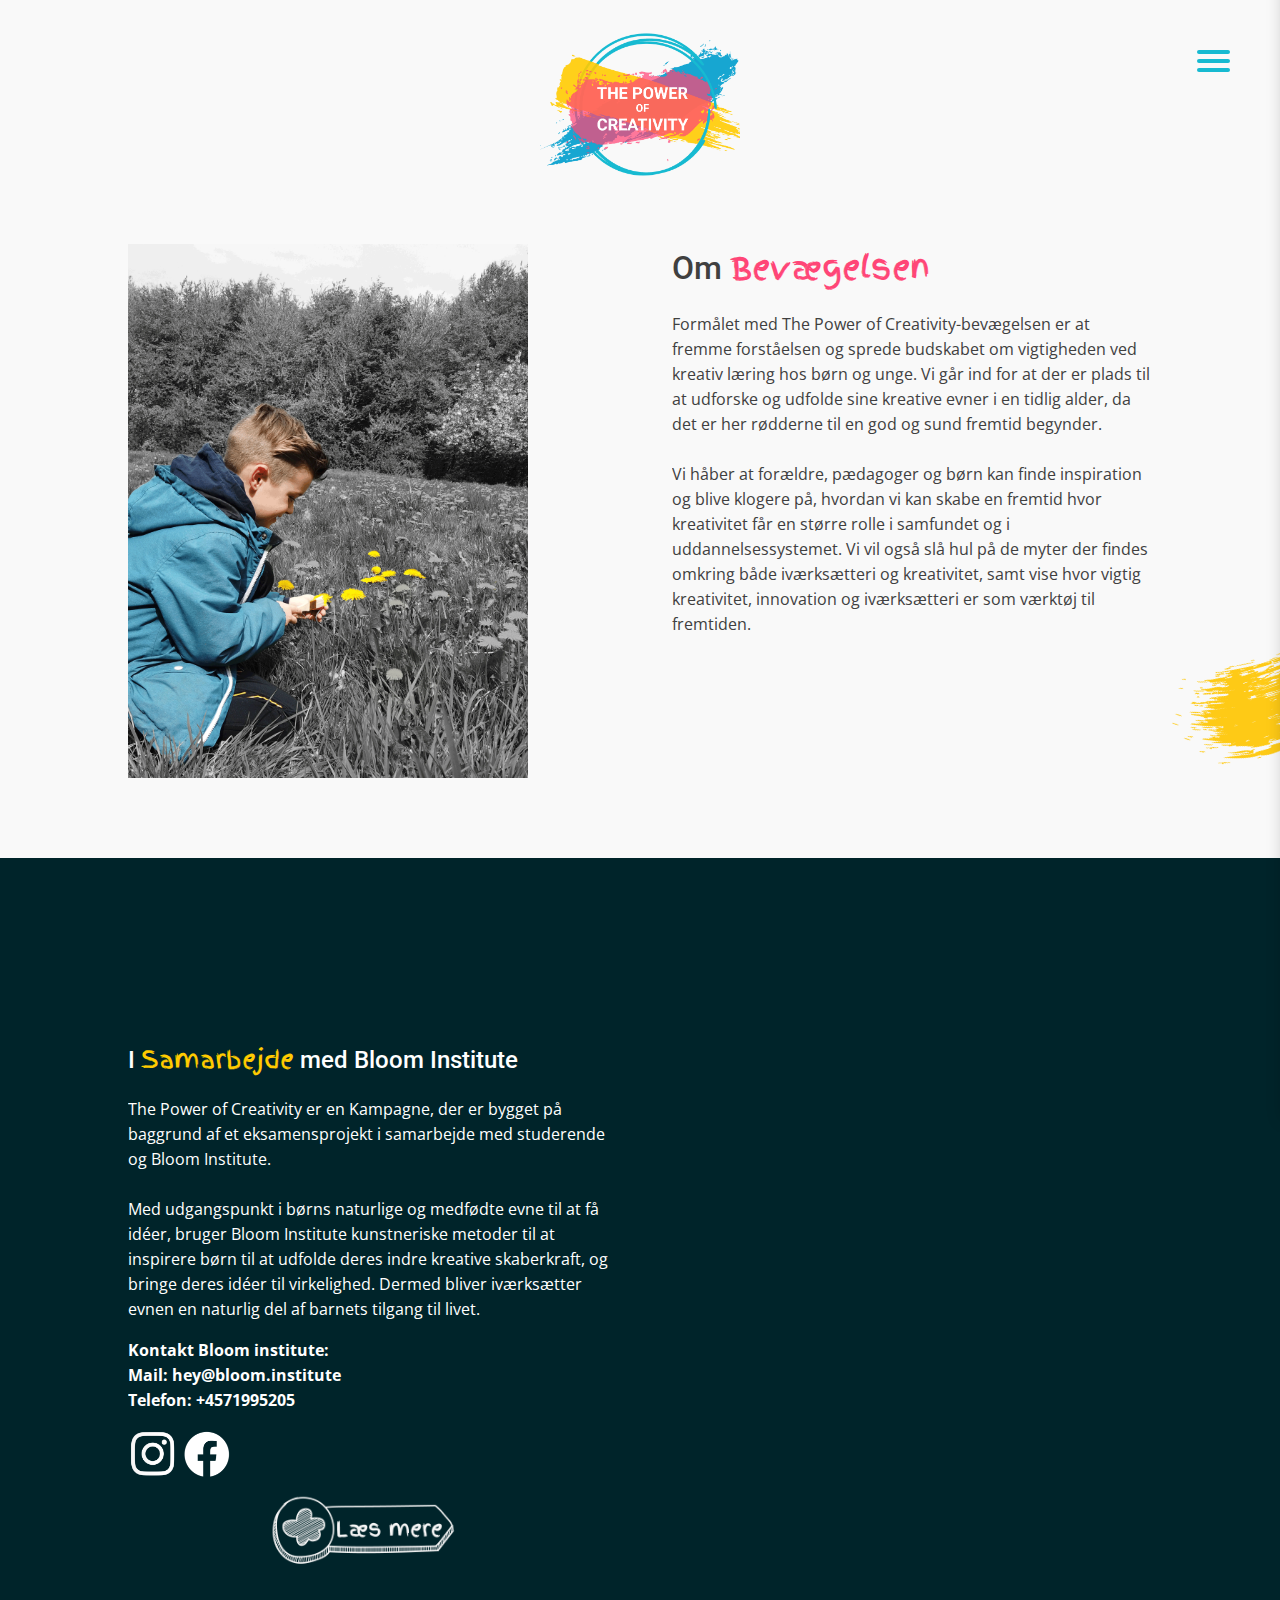
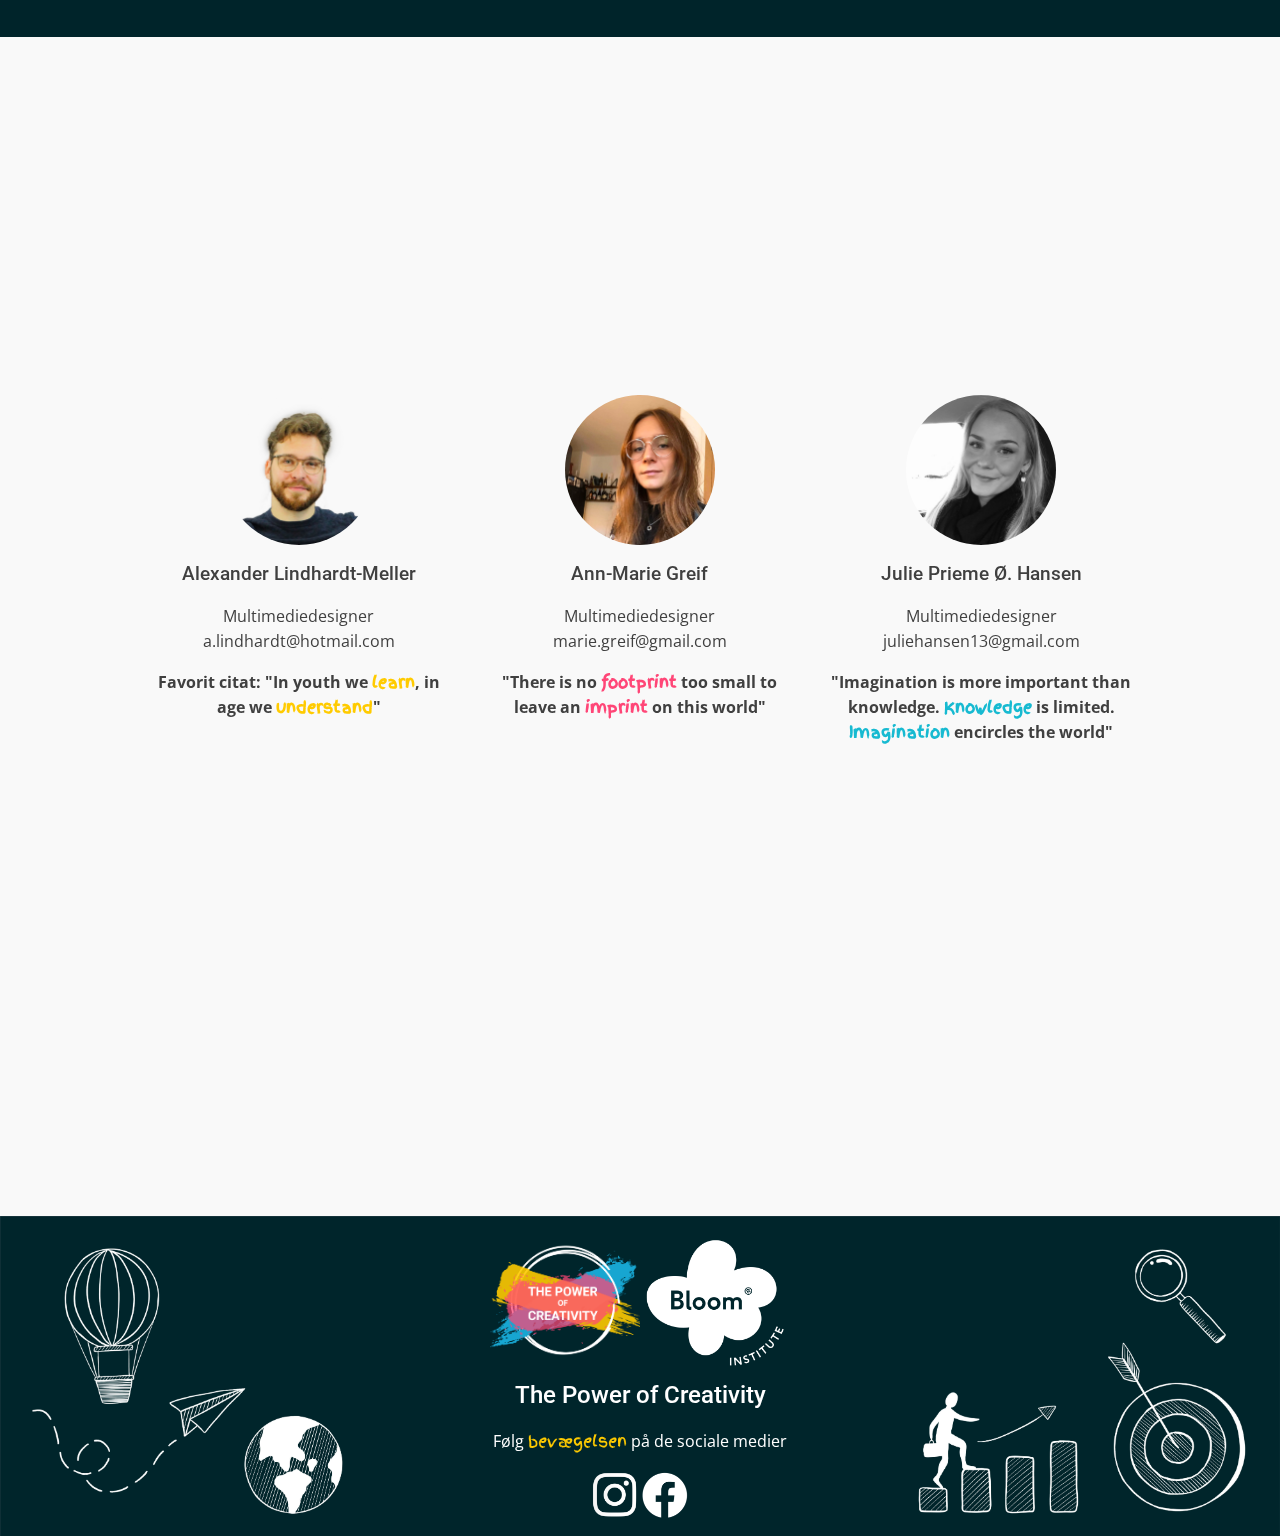
==== bevaegelse.html @ 3bd3a6b4 "afsluttet om os" ====
<!DOCTYPE html>
<html lang="da">

<head>
    <meta charset="utf-8">
    <meta name="viewport" content="width=device-width, initial-scale=1.0">
    <title>Bevægelsen | The Power of Creativity</title>
    <meta name="description" content="Her kan forældre, pædagoger og børn finde inspiration og blive klogere på, hvordan vi sammen kan skabe en fremtid hvor kreativitet får en større rolle i samfundet og uddannelsessystemet. ">
    <link rel="stylesheet" href="styles.css">
    <link rel="stylesheet" href="style.scss">

    <!--    google fonte-->
    <link href="https://fonts.googleapis.com/css?family=Finger+Paint|Open+Sans:400,400i,600,600i,700,700i,800,800i|Roboto:300,300i,400,400i,500,500i,700,700i,900,900i&display=swap" rel="stylesheet">


    <!-----favicon------->
    <link rel="apple-touch-icon" sizes="180x180" href="favicons/apple-touch-icon.png">
    <link rel="icon" type="image/png" sizes="32x32" href="favicons/favicon-32x32.png">
    <link rel="icon" type="image/png" sizes="16x16" href="favicons/favicon-16x16.png">
    <link rel="manifest" href="favicons/site.webmanifest">

    <!-----Link til scroll animationer------->
    <link href="https://unpkg.com/aos@2.3.1/dist/aos.css" rel="stylesheet">

</head>

<body>



    <!----------------------- B U R G E R M E N U ----------------------->


    <!--  LINK TIL KODE:  https://bit.ly/2YuYagp-->
    <nav id="menuToggle">

        <input type="checkbox" />

        <!--          de 3 burger streger-->
        <span></span>
        <span></span>
        <span></span>


        <ul id="menu">
            <li><a href="index.html">Forside</a></li>

            <li><a href="ivaerksaet.html">Iværksætteri</a></li>


            <li><a href="tidslinje.html">Skolesystemet</a></li>


            <li><a href="bevaegelse.html" class="current">Bevægelsen </a></li>

        </ul>

    </nav>


    <!-------------------------------- L O G O -------------------------------->
    <a href="index.html">
        <div class="lille_logo"></div>
    </a>

    <!--------------------- O M    B E V Æ G E L S E    I N T R O --------------------------->

    <section id="bevaegelsen" class="whitespace container12">
        <div class="flower_picture"></div>
        <div class="intro_tekst">
            <h1>Om <span class="pink">Bevægelsen</span></h1>
            <p>Formålet med The Power of Creativity-bevægelsen er at fremme forståelsen og sprede budskabet om vigtigheden ved kreativ læring hos børn og unge. Vi går ind for at der er plads til at udforske og udfolde sine kreative evner i en tidlig alder, da det er her rødderne til en god og sund fremtid begynder. <br> <br>
                Vi håber at forældre, pædagoger og børn kan finde inspiration og blive klogere på, hvordan vi kan skabe en fremtid hvor kreativitet får en større rolle i samfundet og i uddannelsessystemet. Vi vil også slå hul på de myter der findes omkring både iværksætteri og kreativitet, samt vise hvor vigtig kreativitet, innovation og iværksætteri er som værktøj til fremtiden.
            </p>
            <div class="brush-stroke-b1"></div>
        </div>
    </section>


    <section id="bloom" class="whitespace container21">
        <div class="intro_tekst">
            <div data-aos="fade-up">
                <img class="bloom-logo" src="foto/bloom_white.png" alt="Bloom Institute logo"></div>
            <h2>I <span class="yellow">Samarbejde</span> med Bloom Institute</h2>
            <p>The Power of Creativity er en Kampagne, der er bygget på baggrund af et eksamensprojekt i samarbejde med studerende og Bloom Institute. <br> <br>
                Med udgangspunkt i børns naturlige og medfødte evne til at få idéer, bruger Bloom Institute kunstneriske metoder til at inspirere børn til at udfolde deres indre kreative skaberkraft, og bringe deres idéer til virkelighed. Dermed bliver iværksætter evnen en naturlig del af barnets tilgang til livet.
            </p>
            <p><b>Kontakt Bloom institute:<br> Mail: hey@bloom.institute <br>Telefon: +4571995205</b></p>

            <a href="https://www.instagram.com/the_powerofcreativity/" target="_blank" rel="noopener">
                <img src="foto/instagram-logo-white.png" class="some" alt="Instagram" style="width: 50px; height: 50px;;">
            </a>
            <a href="https://www.facebook.com/The-Power-of-Creativity-103346778047114/?eid=ARAXJUQMhrrjbM5hs-hpCuU4ICcbOEUy7SdGGGo4mQKUy3qEORGaYeR3i35ARKds8u03D2yYTv6uLWDq" target="_blank" rel="noopener">
                <img src="foto/facebook-logo-white.png" class="some" alt="Facebook" style="width: 50px; height: 50px;">
            </a>
            <a href="https://bloom.institute" target="_blank" rel="noopener">
                <img class="bloom-laesmere" src="foto/bloom-laesmere-white.png" alt="Læs mere">
            </a>

        </div>
        <div class="bloom_video">
            <div class="video-responsive">
                <iframe width="1440" height="595" src="https://www.youtube.com/embed/dQDJHAiy44o" allow="accelerometer; autoplay; encrypted-media; gyroscope; picture-in-picture" title="Interview med Julie Pi der fortæller om Bloom Institute" allowfullscreen></iframe></div>
            <div class="video-responsive">
                <iframe width="966" height="543" src="https://www.youtube.com/embed/-5mcDoz8oE0" frameborder="0" allow="accelerometer; autoplay; encrypted-media; gyroscope; picture-in-picture" title="Interview med Bella der fortæller om Bloom Institute" allowfullscreen></iframe></div>
        </div>
    </section>

    <section id="instagram" class="whitespace">
        <div class="intro_insta">
            <div data-aos="fade-up" data-aos-duration="2500">
                <h2><span class="yellow">#enkreativfremtid</span></h2>
                <p>Brug Hashtagget #enkreativfremtid for <span class="pink">blive en del af bevægelsen</span>, og vis os hvordan du bruger din kreativitet og få en chance for at bliv featured på vores instagram / kampagnen!</p>
            </div>
        </div>
        <div data-aos="fade-up" data-aos-duration="2500">
            <div id="instagram-feed1" class="instagram_feed"></div>
        </div>

    </section>

    <!-------------------------------- K O N T A K T  -------------------------------->


    <section id="contact-us" class="whitespace">
        <div class="personer">
            <img src="foto/alex2.jpg" alt="H.C. Andersen">
            <h3>Alexander Lindhardt-Meller</h3>
            <p>Multimediedesigner<br>a.lindhardt@hotmail.com</p>
            <p class="bold">Favorit citat: "In youth we <span class="yellow">learn</span>, in age we <span class="yellow">understand</span>"</p>
        </div>
        <div class="personer">
            <img src="foto/marie.jpg" alt="H.C. Andersen">
            <h3>Ann-Marie Greif</h3>
            <p>Multimediedesigner <br>marie.greif@gmail.com</p>
            <p class="bold">"There is no <span class="pink">footprint</span> too small to leave an <span class="pink">imprint</span> on this world"</p>
        </div>
        <div class="personer">
            <img src="foto/julie2.jpg" alt="H.C. Andersen">
            <h3>Julie Prieme Ø. Hansen</h3>
            <p>Multimediedesigner <br>juliehansen13@gmail.com</p>
            <p class="bold">"Imagination is more important than knowledge. <span class="blue">Knowledge</span> is limited. <span class="blue">Imagination</span> encircles the world"</p>
        </div>
    </section>

    <!--------------------------------- L Æ S    M E R E  ------------------------------>
    <div data-aos="zoom-in" data-aos-duration="1000">
        <div class="laesmere-bund">
            <h2>Læs mere om <span class="green">kreativitet</span> på forsiden</h2>
            <a href="index.html" class="current">
                <img class="laesmere-knap" src="foto/arrow-next2.png" alt="Læs mere">
            </a>
        </div>
    </div>
    <div data-aos="fade-up" data-aos-duration="2500">
        <a href="https://www.instagram.com/the_powerofcreativity/" target="_blank" rel="noopener">
            <div class="hashtagget">
                <h1><span class="blue">#enkreativfremtid</span></h1>
            </div>
        </a>
    </div>
    <!------------------------------------ F O O T E R ------------------------------------>
    <footer>
        <div class="footer-baggrunde">
            <!--------------------  MOBILE WEB --------------------->
            <div class="footer-web">
                <div class="fylde"></div>
                <div class="logoer">
                    <a href="index.html" target="_blank" rel="noopener">
                        <img src="foto/footer-logo.png" class="some" alt="The power of Creativity">
                    </a>
                    <a href="https://bloom.institute" target="_blank" rel="noopener">
                        <img src="foto/bloom_white.png" class="some" alt="Bloom Institute">
                    </a>
                </div>
                <div class="footer-tekst">
                    <h2>The Power of Creativity</h2>
                    <p>Følg <span class="yellow">bevægelsen</span> på de sociale medier</p>
                </div>
                <div class="some_logoer">
                    <a href="https://www.instagram.com/the_powerofcreativity/" target="_blank" rel="noopener">
                        <img src="foto/instagram-logo-white.png" class="some" alt="Instagram">
                    </a>
                    <a href="https://www.facebook.com/The-Power-of-Creativity-103346778047114/?eid=ARAXJUQMhrrjbM5hs-hpCuU4ICcbOEUy7SdGGGo4mQKUy3qEORGaYeR3i35ARKds8u03D2yYTv6uLWDq" target="_blank" rel="noopener">
                        <img src="foto/facebook-logo-white.png" class="some" alt="Facebook">
                    </a>

                </div>
                <div class="fylde"></div>
            </div>
            <!--------------------  MOBILE TABLET --------------------->
            <div class="footer-tablet">
                <div class="fylde"></div>
                <div class="logoer">
                    <a href="index.html" target="_blank" rel="noopener">
                        <img src="foto/footer-logo.png" class="some" alt="The power of Creativity">
                    </a>
                    <a href="https://bloom.institute" target="_blank" rel="noopener">
                        <img src="foto/bloom_white.png" class="some" alt="Bloom Institute">
                    </a>
                </div>
                <div class="footer-tekst">
                    <h2>The Power of Creativity</h2>
                    <p>Følg bevægelsen på de sociale medier</p>
                </div>
                <div class="some_logoer">
                    <a href="https://www.instagram.com/the_powerofcreativity/" target="_blank" rel="noopener">
                        <img src="foto/instagram-logo-white.png" class="some" alt="Instagram">
                    </a>
                    <a href="https://www.facebook.com/The-Power-of-Creativity-103346778047114/?eid=ARAXJUQMhrrjbM5hs-hpCuU4ICcbOEUy7SdGGGo4mQKUy3qEORGaYeR3i35ARKds8u03D2yYTv6uLWDq" target="_blank" rel="noopener">
                        <img src="foto/facebook-logo-white.png" class="some" alt="Facebook">
                    </a>
                </div>
                <div class="fylde"></div>
            </div>

            <!--------------------  MOBILE FOOTER --------------------->
            <div class="footer-mobile">
                <div class="fylde"></div>
                <div class="logoer">
                    <a href="index.html" target="_blank" rel="noopener">
                        <img src="foto/footer-logo.png" class="some" alt="The power of Creativity">
                    </a>
                    <a href="https://bloom.institute" target="_blank" rel="noopener">
                        <img src="foto/bloom_white.png" class="some" alt="Bloom Institute">
                    </a>
                </div>
                <div class="footer-tekst">
                    <h2>The Power of Creativity</h2>
                    <p>Følg bevægelsen på de sociale medier</p>
                </div>
                <div class="some_logoer">
                    <a href="https://www.instagram.com/the_powerofcreativity/" target="_blank" rel="noopener">
                        <img src="foto/instagram-logo-white.png" class="some" alt="Instagram">
                    </a>
                    <a href="https://www.facebook.com/The-Power-of-Creativity-103346778047114/?eid=ARAXJUQMhrrjbM5hs-hpCuU4ICcbOEUy7SdGGGo4mQKUy3qEORGaYeR3i35ARKds8u03D2yYTv6uLWDq" target="_blank" rel="noopener">
                        <img src="foto/facebook-logo-white.png" class="some" alt="Facebook">
                    </a>
                </div>
                <div class="fylde"></div>
            </div>

            <!--------------------  MICRO MOBILE FOOTER --------------------->
            <div class="footer-micro-mobile">
                <div class="fylde"></div>
                <div class="logoer">
                    <a href="index.html" target="_blank" rel="noopener">
                        <img src="foto/footer-logo.png" class="some" alt="The power of Creativity">
                    </a>
                    <a href="https://bloom.institute" target="_blank" rel="noopener">
                        <img src="foto/bloom_white.png" class="some" alt="Bloom Institute">
                    </a>
                </div>
                <div class="footer-tekst">
                    <h2>The Power of Creativity</h2>
                    <p>Følg bevægelsen på de sociale medier</p>
                </div>
                <div class="some_logoer">
                    <a href="https://www.instagram.com/the_powerofcreativity/" target="_blank" rel="noopener">
                        <img src="foto/instagram-logo-white.png" class="some" alt="Instagram">
                    </a>
                    <a href="https://www.facebook.com/The-Power-of-Creativity-103346778047114/?eid=ARAXJUQMhrrjbM5hs-hpCuU4ICcbOEUy7SdGGGo4mQKUy3qEORGaYeR3i35ARKds8u03D2yYTv6uLWDq" target="_blank" rel="noopener">
                        <img src="foto/facebook-logo-white.png" class="some" alt="Facebook">
                    </a>
                </div>
                <div class="fylde2"></div>
            </div>
        </div>


    </footer>




    <!--------------------  Link til scroll animationer --------------------->
    <script src="https://unpkg.com/aos@2.3.1/dist/aos.js"></script>







    <script src='https://cdnjs.cloudflare.com/ajax/libs/jquery/3.3.1/jquery.min.js'></script>
    <script src="script.js"></script>
    <script src="instagram/dist/InstagramFeed.min.js"></script>
    <script>
        //call the animations on page
        AOS.init();

        (function() {
            new InstagramFeed({
                'username': 'the_powerofcreativity',
                'container': document.getElementById("instagram-feed1"),
                'display_profile': true,
                'display_biography': false,
                'display_gallery': true,
                'callback': null,
                'styling': true,
                'items': 5,
                'items_per_row': 5,
                'margin': 1
            });


        })(jQuery);

    </script>
</body>

</html>
---- styles.css ----
/*--------------------------------- G E N E R A L --------------------------------*/
body,
html {
    margin: 0;
    padding: 0;
    height: 100%;
    background-color: #F9F9F9;


}



/*
mørkegrøn: #00242A bagggrund: #F6F6F6
*/
.pink {
    color: #FF4677;
    font-family: 'Finger Paint';
}

.blue {
    color: #17BAD1;
    font-family: 'Finger Paint';
}

.green {
    color: #83C52B;
    font-family: 'Finger Paint';
}

.yellow {
    color: #FFCB00;
    font-family: 'Finger Paint';
}

/*
google fonte:
font-family: 'Roboto',
sans-serif;
font-family: 'Finger Paint',
cursive;
font-family: 'Open Sans',
sans-serif;
*/



h1 {
    font-family: 'Roboto';
    font-weight: 500;
    font-size: 2rem;
    color: #404040;
    margin-top: 0;

}

h2 {
    font-family: 'Roboto';
    font-weight: 500;
    color: #404040;
}

h3 {
    font-family: 'Roboto';
    font-weight: 500;
    color: #404040;
}


p {
    font-family: 'Open Sans';
    color: #404040;
    line-height: 25px;
}

/*Hoejre del er dobbelt so stor som venstre (1-2)*/
.container12 {
    grid-template-columns: 1fr 1fr;
    column-gap: 0px;
    display: grid;
    padding-left: 10vw;
    padding-right: 10vw;
    grid-gap: 5vw;
}


/*Venstre del er dobbelt so stor som hoejre (2-1)*/
.container21 {
    grid-template-columns: 1fr 1fr;
    column-gap: 0px;
    display: grid;
    padding-left: 10vw;
    padding-right: 10vw;
    grid-gap: 5vw;
}

/*giver top og buttom margin på section*/
.whitespace {
    padding-top: 5vw;
    padding-bottom: 5vw;
}

/*------------------------------ B U R G E R M E N U -----------------------------*/

a {
    text-decoration: none;
    color: #232323;

    transition: color 0.3s ease;
}

.current {
    font-weight: bolder;
    color: #FF4677;
}

a:hover {
    color: #FF4677;
}

#menuToggle {
    display: block;
    position: fixed;
    top: 50px;
    right: 50px;

    z-index: 5;

    -webkit-user-select: none;
    user-select: none;
}

#menuToggle input {
    display: block;
    width: 40px;
    height: 32px;
    position: absolute;
    top: -7px;
    left: -5px;

    cursor: pointer;

    opacity: 0;
    /* hide this */
    z-index: 6;
    /* and place it over the hamburger */

}

/*
 * Just a quick hamburger
 */
#menuToggle span {
    display: block;
    width: 33px;
    height: 4px;
    margin-bottom: 5px;
    position: relative;


    /*    background: #ffffff;*/
    background: #17BAD1;
    border-radius: 3px;

    z-index: 5;

    transform-origin: 4px 0px;

    transition: transform 0.5s cubic-bezier(0.77, 0.2, 0.05, 1.0),
        background 0.5s cubic-bezier(0.77, 0.2, 0.05, 1.0),
        opacity 0.55s ease;
}

#menuToggle span:first-child {
    transform-origin: 0% 0%;
}

#menuToggle span:nth-last-child(2) {
    transform-origin: 0% 100%;
}

/*
 * Transform all the slices of hamburger
 * into a crossmark.
 */
#menuToggle input:checked ~ span {
    opacity: 1;
    transform: rotate(45deg) translate(-2px, -1px);
    /*    background: #232323;*/
    background: #17BAD1;
}

/*
 * But let's hide the middle one.
 */
#menuToggle input:checked ~ span:nth-last-child(3) {
    opacity: 0;
    transform: rotate(0deg) scale(0.2, 0.2);
}

/*
 * Ohyeah and the last one should go the other direction
 */
#menuToggle input:checked ~ span:nth-last-child(2) {
    opacity: 1;
    transform: rotate(-45deg) translate(0, -1px);
}

/*
 * Make this absolute positioned
 * at the top left of the screen
 */
#menu {
    position: absolute;
    width: 200px;
    height: 100vh;
    margin: -100px 0 0 0;
    padding: 50px;
    padding-top: 200px;
    right: -50px;

    background: #ffffff;
    list-style-type: none;
    /* to stop flickering of text in safari */

    transform-origin: 0% 0%;
    transform: translate(100%, 0);

    transition: transform 0.5s cubic-bezier(0.77, 0.2, 0.05, 1.0);
    box-shadow: -6px 0px 14px -7px rgba(0, 0, 0, 0.17);

}

#menu li {
    padding: 10px 0;
    font-size: 22px;
    font-family: 'Roboto';
}

/*
 * And let's fade it in from the left
 */
#menuToggle input:checked ~ ul {
    transform: scale(1.0, 1.0);
    opacity: 1;
}


/*---------------------------------- S P L A S H --------------------------------*/

.splash_logo {
    background-image: url(foto/logo-farve-hvid.png);
    background-repeat: no-repeat;
    background-size: cover;
    position: absolute;
    z-index: 1;
    width: 420px;
    height: 280px;
    top: 0;
    bottom: 0;
    left: 0;
    right: 0;
    margin-right: auto;
    margin-left: auto;
    margin-top: 30vh;

}

/*
.mouse-scroll {
    background-image: url(foto/scrollblue-faster.gif);
    background-repeat: no-repeat;
    background-size: cover;
    position: absolute;
    z-index: 1;
    width: 50px;
    height: 60px;
        top: 620px;
    bottom: 50px;
    left: 0;
    right: 0;
    margin-right: auto;
    margin-left: auto;
}
*/

.arrowdown {
    background-image: url(foto/go-down2.png);
    background-repeat: no-repeat;
    background-size: cover;
    position: absolute;
    z-index: 1;
    width: 40px;
    height: 25px;
    /*    top: 620px;*/
    bottom: 50px;
    left: 0;
    right: 0;
    margin-right: auto;
    margin-left: auto;
}

.bounce {
    animation: bounce 3s infinite;
}

@keyframes bounce {

    0%,
    20%,
    50%,
    80%,
    100% {
        transform: translateY(0);
    }

    40% {
        transform: translateY(-15px);
    }

    60% {
        transform: translateY(-7px);
    }
}

.splash_background {
    background-image: url(foto/splash-billede.jpg);
    height: 100vh;
    width: 100%;
    background-position: center;
    background-repeat: no-repeat;
    background-size: cover;
    position: relative;
    background-attachment: fixed;
    -o-background-size: cover;
    -moz-background-size: cover;
    -webkit-background-size: cover;

}



.splash_background_lille {
    background-image: url(foto/splash-billede_lille.jpg);
    height: 100vh;
    width: 100%;
    background-position: center;
    background-repeat: no-repeat;
    background-size: cover;
    position: relative;
    -o-background-size: cover;
    -moz-background-size: cover;
    -webkit-background-size: cover;
    display: none;

}

/*--------------------------------- L I L L E    L O G O  ------------------------*/

.lille_logo {
    background-image: url(foto/logo-farve-blå.png);
    background-repeat: no-repeat;
    background-size: cover;
    z-index: 1;
    width: 200px;
    height: 150px;
    top: 0;
    bottom: 0;
    left: 0;
    right: 0;
    margin-right: auto;
    margin-left: auto;
    margin-top: 30px;
}

/*------------------------------ I N T R O D U K T I O N  -----------------------*/
#introduktion {
    position: relative;
    overflow: hidden;
}

#introduktion h1 {
    margin-top: 0px;
}

.brush-stroke-yellow {
    background-image: url(brushstrokes/pink6.png);
    background-size: 100%;
    background-repeat: no-repeat;
    position: absolute;
    width: 400px;
    height: 200px;
    top: 100px;
    left: -40vw;
    z-index: 1;
}

.brush-stroke-yellow2 {
    background-image: url(brushstrokes/yellow3.png);
    background-size: 100%;
    background-repeat: no-repeat;
    position: absolute;
    width: 400px;
    height: 200px;
    top: 100px;
    right: -170px;
    z-index: 1;
}


.text {
    /*    align-self: center;*/
    z-index: 2;
}

.klode_gif {
    background-image: url(foto/globe_2.gif);
    background-repeat: no-repeat;
    background-size: cover;
    width: 300px;
    height: 450px;
    justify-self: center;
}

/*----------------------------------- H J E R N E N -----------------------------*/

#hjernen {
    background-color: #00242A;
    /*    overflow: hidden;*/
}

#hjernen h1 {
    color: white;
    text-align: center;
}

#hjernen h4 {
    font-weight: bold;
}

/*
.p-center {
    color: white;
    width: 500px;
    text-align: center;
}
*/

.hjernentekst {
    display: grid;
    grid-gap: 20px;
    grid-template-columns: 1fr 1fr;
    margin-left: 10vw;
    margin-right: 10vw;
    text-align: center;

}

.hjernentekst p {
    color: white;
}

.container {
    padding: 1em;
    display: flex;
    flex-flow: column nowrap;
    justify-content: flex-start;
    align-items: center;
}

.lg-container {
    max-width: 700px;
    position: relative;
    margin: 1rem;
    padding: 0;
}

.lg-image {
    display: block;
    height: 100%;
    width: 100%;
    object-fit: scale-down;
}


.lg-hotspot {
    position: absolute;
    margin: 0;
    padding: 0;
    transform: translate(-50%, -50%);
    z-index: 0;

    &.visible {
        display: block;
    }
}

.lg-hotspot:hover .lg-hotspot__button,
.lg-hotspot:active .lg-hotspot__button {
    /*    border-color: #FF4677;*/
    border-color: #00242A;
}

.lg-hotspot:hover .lg-hotspot__button:after,
.lg-hotspot:active .lg-hotspot__button:after {
    background-color: #FF4677;
}

.blaafarve:hover .lg-hotspot__button:after,
.blaafarve:active .lg-hotspot__button:after {
    background-color: #17BAD1;
}

.lg-hotspot--selected {
    z-index: 999;
}

.lg-hotspot--selected .lg-hotspot__label {
    opacity: 1;
}

.lg-hotspot__button {
    height: 28px;
    width: 28px;
    padding: 0px;
    border-radius: 100%;
    border: 1px solid #00242A;
    box-shadow: 0 2px 4px rgba(0, 0, 0, 0.2);
    z-index: 999;
    animation: button-pulse 2s ease-in-out infinite;
}

.lg-hotspot__button:after {
    position: absolute;
    top: 50%;
    left: 50%;
    transform: translate(-50%, -50%);
    pointer-events: none;
    content: "";
    display: block;
    height: 16.8px;
    width: 16.8px;
    border-radius: 100%;
    border: 3px solid white;
    background-color: #00242A;
    /*    background-color: #17BAD1;*/

    transition: border-color 1s linear;
}

.lg-hotspot__label {
    position: absolute;
    padding: 0 0 1.1em 0;
    width: 16em;
    max-width: 50vw;
    background-color: #F2F2F2;
    box-shadow: 0 2px 4px rgba(0, 0, 0, 0.2);
    font-family: "Open Sans", sans-serif;
    font-size: 14.5px;
    line-height: 1.45em;
    z-index: -1;
    pointer-events: none;
    border-radius: 2px;
    user-select: none;
    opacity: 0;
    transition: all 0.1s linear;
}

.lg-hotspot__label h4 {
    margin: 0;
    padding: 0.65em 24px;
    background-color: #FF4677;
    font-size: 1.1em;
    font-weight: 3;
    letter-spacing: 0.02em;
    color: white;
    border-radius: 2px 2px 0 0;
}

.lg-hotspot__label p {
    margin: 0;
    padding: 1.1em 24px 0 24px;
    color: #333;
}

.lg-hotspot--top-left .lg-hotspot__label {
    top: 24px;
    left: 24px;
}

.lg-hotspot--top-right .lg-hotspot__label {
    top: 24px;
    right: 24px;
}

.lg-hotspot--bottom-right .lg-hotspot__label {
    right: 24px;
    bottom: 24px;
}

.lg-hotspot--bottom-left .lg-hotspot__label {
    bottom: 24px;
    left: 24px;
}

@keyframes button-pulse {
    0% {
        transform: scale(0.9, 0.9);
        opacity: 1;
    }

    40% {
        transform: scale(1.2, 1.2);
        opacity: 1;
    }

    100% {
        transform: scale(0.9, 0.9);
        opacity: 1;
    }
}

/*----------------------------------- T E G N E V I D E O     F O R S I D E -----------------------------*/
#tegnevideo {
    width: 70vw;
    height: auto;
    margin-left: auto;
    margin-right: auto;
    margin-bottom: 50px;
}

/*----------------------------------- Q U O T E -----------------------------*/

#quote {
    width: 600px;
    margin-left: auto;
    margin-right: auto;
    position: relative;

}

#quote1 {
    width: 600px;
    margin-left: auto;
    margin-right: auto;
    position: relative;

}

#quote h2 {
    font-size: 2rem;
    text-align: center;
}


#quote1 h2 {
    font-size: 2rem;
    text-align: center;
}

.brush-stroke3 {
    background-image: url(brushstrokes/pink3.png);
    background-size: 100%;
    background-repeat: no-repeat;
    position: absolute;
    width: 400px;
    height: 250px;
    top: 0px;
    left: -40vw;
    z-index: -1;

}




/*------------------------------ E K S P E R T V I D E O  -----------------------*/
#ekspert_video {
    overflow: hidden;
}

#ekspert_video h2 {
    margin-top: 0px;
}

#ekspert_video video:last-child {
    margin-top: 5vh;
}

.ekspert_text {
    position: relative;
    z-index: 1;

}

#ekspert_video3 {
    overflow: hidden;
}

#ekspert_video3 h1 {
    margin-top: 0px;
}

#ekspert_video3:hover {
    color: #ce2854;
}

.ekspert_text a {
    color: #FF4677;
    text-decoration: underline;

}

.ekspert_text a:hover {
    color: #FFCB00;
    text-decoration: underline;

}


.brush-stroke2 {
    background-image: url(brushstrokes/blue1.png);
    transform: scaleX(-1);
    background-size: 100%;
    background-repeat: no-repeat;
    position: absolute;
    width: 400px;
    height: 200px;
    top: 200px;
    right: -400px;
    z-index: -1;

}

/*
.ekspert_tekst {
    grid-area: tekst;
}
*/

/*------------------------------ Q U I Z   M Y T E R -----------------------*/

.hide {
    display: none;
}

#submit {
    display: inline-block;
    background-image: url(foto/startquiz-hvid.png);
    background-repeat: no-repeat;
    cursor: pointer;
    background-size: 100%;
    width: 200px;
    height: 100px;
    margin: 20px 0 auto;
    align-self: flex-end;
}


#myter {
    background-color: #00242A;
    width: auto;
}


#myter h2 {
    color: white;
    margin: 0;
}

#myter p {
    color: #F6F6F6;
}

#myter h1 {
    color: #F6F6F6;
}

#quiz-container {
    background-color: #17BAD1;
    padding-top: 3vw;
    padding-left: 3vw;
    padding-right: 3vw;
    text-align: center;
    border-radius: 20px;
}

#quiz-container p {
    /*    color: #00242A;*/
    color: #ffffff;
}

#startbillede {
    background-image: url(foto/myte1.jpg);
    background-size: cover;
    width: 400px;
    height: 300px;
    background-repeat: no-repeat;
    margin: 0 auto;
    border: 2px solid white;
    border-radius: 5px;

}

.firstbillede {
    background-image: url(foto/myte2.jpg);
    background-size: cover;
    width: 400px;
    height: 300px;
    background-repeat: no-repeat;
    margin: 0 auto;
    border: 2px solid white;
    border-radius: 5px;
}

.secondbillede {
    background-image: url(foto/myte3.jpg);
    background-size: cover;
    width: 400px;
    height: 300px;
    background-repeat: no-repeat;
    margin: 0 auto;
    border: 2px solid white;
    border-radius: 5px;
}

.thirdbillede {
    background-image: url(foto/myte4.jpg);
    background-size: cover;
    width: 400px;
    height: 300px;
    background-repeat: no-repeat;
    margin: 0 auto;
    border: 2px solid white;
    border-radius: 5px;
}

.forthbillede {
    background-image: url(foto/myte5.jpg);
    background-size: cover;
    width: 400px;
    height: 300px;
    background-repeat: no-repeat;
    margin: 0 auto;
    border: 2px solid white;
    border-radius: 5px;
}

.fifthbillede {
    background-image: url(foto/myte6.jpg);
    background-size: cover;
    width: 400px;
    height: 300px;
    background-repeat: no-repeat;
    margin: 0 auto;
    border: 2px solid white;
    border-radius: 5px;
}

.sixthbillede {
    background-image: url(foto/myte7.jpg);
    background-size: cover;
    width: 400px;
    height: 300px;
    background-repeat: no-repeat;
    margin: 0 auto;
    border: 2px solid white;
    border-radius: 5px;
}

.resultatbillede {
    background-image: url(foto/myte8.jpg);
    background-size: cover;
    width: 400px;
    height: 300px;
    background-repeat: no-repeat;
    margin: 0 auto;
    border: 2px solid white;
    border-radius: 5px;
}

#true1,
#true2,
#true3,
#true4,
#true5,
#true6 {
    display: inline-block;
    background-image: url(foto/sandt-hvid.png);
    background-repeat: no-repeat;
    cursor: pointer;
    background-size: 100%;
    width: 170px;
    height: 100px;
}

#false1,
#false2,
#false3,
#false4,
#false5,
#false6 {
    display: inline-block;
    background-image: url(foto/falsk-hvid.png);
    background-repeat: no-repeat;
    cursor: pointer;
    background-size: 100%;
    width: 170px;
    height: 100px;

}

#nextQuestionTrue,
#nextQuestionFalse,
#nextQuestionTrue2,
#nextQuestionFalse2,
#nextQuestionTrue3,
#nextQuestionFalse3,
#nextQuestionTrue4,
#nextQuestionFalse4,
#nextQuestionTrue5,
#nextQuestionFalse5,
#nextQuestionTrue6,
#nextQuestionFalse6 {
    background-image: url(foto/naeste-hvid.png);
    background-repeat: no-repeat;
    cursor: pointer;
    background-size: 100%;
    width: 170px;
    height: 100px;
    margin: 0 auto;
}

#tryAgain {
    background-image: url(foto/provigen-hvid.png);
    background-repeat: no-repeat;
    cursor: pointer;
    background-size: 100%;
    width: 200px;
    height: 120px;
    justify-self: center;
    margin: 0 auto;
}

#tryAgain2 {
    background-image: url(foto/provigen.png);
    background-repeat: no-repeat;
    cursor: pointer;
    background-size: 100%;
    width: 200px;
    height: 120px;
    justify-self: center;
    margin: 0 auto;
}

/*------------ANIMATIONER TIL QUIZ--------------*/

.pulse {
    animation-name: pulse_kf;
    animation-duration: 1s;
    animation-iteration-count: infinite;
    animation-direction: alternate;
    animation-timing-function: ease-in;
}


@keyframes pulse_kf {
    0% {
        transform: scale(0.95);
    }

    100% {
        transform: scale(1);
    }
}


.dissappear {
    animation-name: dissappear_kf;
    animation-duration: .7s;
    animation-iteration-count: 1;
    animation-timing-function: cubic-bezier(.59, -0.56, .77, 1.34);
    animation-fill-mode: forwards;
}

@keyframes dissappear_kf {
    from {
        transform: scale(1);
    }

    to {
        transform: scale(0);
    }
}

.show {
    animation-name: show_kf;
    animation-duration: .7s;
    animation-iteration-count: 1;
    animation-timing-function: cubic-bezier(.59, -0.56, .77, 1.34);
    animation-fill-mode: forwards;
}

@keyframes show_kf {
    from {
        transform: scale(0);
    }

    to {
        transform: scale(1);
    }
}

/*---------------------------------- D O G M E R -------------------------------*/





.brush-stroke-pink1 {
    background-image: url(brushstrokes/pink2.png);
    background-size: 100%;
    background-repeat: no-repeat;
    position: absolute;
    width: 400px;
    height: 200px;
    top: 200px;
    right: -18vw;
    z-index: -1;

}


/*---------------------------------- I M A G E   S L I D E R -------------------------------*/

.slide_foto {
    height: 350px;
    margin: 1vw auto;
    max-height: 750px;
    max-width: 1000px;
    overflow: hidden;
    width: 600px;
}

.slide_foto figure {
    background-image: url(foto/slider-moon-picture2.jpg);
    background-size: cover;
    font-size: 0;
    height: 100%;
    margin: 0;
    position: relative;
    width: 100%;
}

#compare {
    background-image: url(foto/DJI_0020.JPG);
    background-size: cover;
    bottom: 0;
    border-right: 5px solid rgba(255, 255, 255, 0.7);
    box-shadow: 10px 0 15px -13px #000;
    height: 100%;
    max-width: 98.6%;
    min-width: 0.6%;
    overflow: visible;
    position: absolute;
    width: 50%;
    animation: first 2s 1 normal ease-in-out 0.1s;
    -webkit-animation: first 2s 1 normal ease-in-out 0.1s;
}

input#slider {
    -moz-appearance: none;
    -webkit-appearance: none;
    border: none;
    background: transparent;
    cursor: col-resize;
    height: 100vw;
    left: 0;
    margin: 0;
    outline: none;
    padding: 0;
    position: relative;
    top: -100vw;
    width: 100%;
}

input#slider::-moz-range-track {
    background: transparent;
}

input#slider::-ms-track {
    border: none;
    background-color: transparent;
    height: 100vw;
    left: 0;
    outline: none;
    position: relative;
    top: -100vw;
    width: 100%;
    margin: 0;
    padding: 0;
    cursor: col-resize;
    color: transparent;
}

input#slider::-ms-fill-lower {
    background-color: transparent;
}

input#slider::-webkit-slider-thumb {
    -webkit-appearance: none;
    height: 100vw;
    width: 0.5%;
    opacity: 0;
}

input#slider::-moz-range-thumb {
    -moz-appearance: none;
    height: 100vw;
    width: 0.5%;
    opacity: 0;
}

input#slider::-ms-thumb {
    height: 100vw;
    width: 0.5%;
    opacity: 0;
}

input#slider::-ms-tooltip {
    display: none;
}

#compare::before {
    background: url(foto/compare.png) no-repeat scroll 0 center transparent;
    background-size: contain;
    content: " ";
    float: right;
    height: 100%;
    margin-right: -34px;
    position: relative;
    top: 0;
    width: 64px;
}

@keyframes first {
    0% {
        width: 0%;
    }

    50% {
        width: 80%;
    }

    100% {
        width: 50%;
    }
}

@-webkit-keyframes first {
    0% {
        width: 0%;
    }

    50% {
        width: 80%;
    }

    100% {
        width: 50%;
    }
}

/*---------------------------------- K A M P A G N E    V I D E O  -------------------------------*/

#kampagne_video {
    background-color: #00242A;


}

#kampagne_video video:last-child {
    margin-top: 5vh;
}

#kampagne_video p {
    color: white;
}

#kampagne_video h2 {
    color: white;
    margin-top: 0px;
}


/*------------------------------ I V Æ R K S Æ T T E R E     Q U O T E S   ---------------------------*/
#ivaerksaetter img {
    border-radius: 50%;
    width: 150px;
    height: 150px;
    display: block;
    margin-left: auto;
    margin-right: auto;

}

#dogmer img {
    width: 150px;
    height: auto;
    display: block;
    margin-left: auto;
    margin-right: auto;

}

.brush-stroke-pink1 {
    background-image: url(brushstrokes/pink2.png);
    background-size: 100%;
    background-repeat: no-repeat;
    position: absolute;
    width: 400px;
    height: 200px;
    top: 200px;
    right: -18vw;
    z-index: -1;

}

#ivaerksaetter,
#dogmer {
    grid-template-columns: 1fr;
    column-gap: 0px;
    display: grid;
    padding-left: 10vw;
    padding-right: 10vw;
    position: relative;
    overflow: hidden;
}

#ivaerksaetter,
#dogmer p {
    text-align: center;
}

#ivaerksaetter,
#dogmer h3 {
    text-align: center;
}

#ivaerksaetter,
#dogmer h2 {
    text-align: center;
}

.ivaerksaetter_intro,
.dogmer_intro {
    width: 500px;
    justify-self: center;
}



.ivaerksaetter1 {
    width: 500px;
    justify-self: start;
}

.ivaerksaetter2 {
    width: 500px;
    justify-self: end;
}

.bold {
    font-weight: bolder;
}



.brush-stroke-9 {
    background-image: url(brushstrokes/yellow2.png);
    transform: scaleX(-1);
    transform: rotate(-20deg);
    background-size: 100%;
    background-repeat: no-repeat;
    position: absolute;
    width: 400px;
    height: 250px;
    top: 350px;
    right: -150px;
    z-index: 2;

}

.brush-stroke-8 {
    background-image: url(brushstrokes/pink3.png);
    transform: rotate(20deg);
    background-size: 100%;
    background-repeat: no-repeat;
    position: absolute;
    width: 400px;
    height: 250px;
    top: 750px;
    left: -150px;
    z-index: 2;

}

.brush-stroke-7 {
    background-image: url(brushstrokes/green5.png);
    transform: scaleX(-1);
    background-size: 100%;
    background-repeat: no-repeat;
    position: absolute;
    width: 400px;
    height: 250px;
    top: 1200px;
    right: -120px;
    z-index: 2;

}

.brush-stroke-6 {
    background-image: url(brushstrokes/blue4.png);
    background-size: 100%;
    background-repeat: no-repeat;
    position: absolute;
    width: 400px;
    height: 250px;
    top: 1700px;
    left: -120px;
    z-index: 2;

}

.brush-stroke-5 {
    background-image: url(brushstrokes/pink6.png);
    transform: scaleX(-1);
    transform: rotate(30deg);
    background-size: 100%;
    background-repeat: no-repeat;
    position: absolute;
    width: 400px;
    height: 250px;
    top: 2200px;
    right: -120px;
    z-index: 2;
}



.brush-stroke-100 {
    background-image: url(brushstrokes/pink6.png);
    transform: scaleX(-1);
    transform: rotate(30deg);
    background-size: 100%;
    background-repeat: no-repeat;
    position: absolute;
    width: 400px;
    height: 250px;
    top: 2200px;
    right: -120px;
    z-index: 2;


}

.brush-stroke-101 {
    background-image: url(brushstrokes/yellow3.png);
    transform: scaleX(-1);
    background-size: 100%;
    background-repeat: no-repeat;
    position: absolute;
    width: 400px;
    height: 250px;
    top: 2500px;
    left: -120px;
    z-index: 2;
}

.brush-stroke-91 {
    background-image: url(brushstrokes/yellow2.png);
    transform: scaleX(-1);
    transform: rotate(-20deg);
    background-size: 100%;
    background-repeat: no-repeat;
    position: absolute;
    width: 400px;
    height: 250px;
    top: 200px;
    right: -150px;
    z-index: 2;

}

.brush-stroke-81 {
    background-image: url(brushstrokes/blue5.png);
    transform: rotate(20deg);
    background-size: 100%;
    background-repeat: no-repeat;
    position: absolute;
    width: 400px;
    height: 250px;
    top: 500px;
    left: -150px;
    z-index: 2;

}

.brush-stroke-71 {
    background-image: url(brushstrokes/green5.png);
    transform: scaleX(-1);
    background-size: 100%;
    background-repeat: no-repeat;
    position: absolute;
    width: 400px;
    height: 250px;
    top: 900px;
    right: -120px;
    z-index: 2;

}

.brush-stroke-61 {
    background-image: url(brushstrokes/pink3.png);
    background-size: 100%;
    background-repeat: no-repeat;
    position: absolute;
    width: 400px;
    height: 250px;
    top: 1300px;
    left: -120px;
    z-index: 2;

}

.brush-stroke-51 {
    background-image: url(brushstrokes/yellow4.png);
    transform: scaleX(-1) rotate(20deg);
    background-size: 100%;
    background-repeat: no-repeat;
    position: absolute;
    width: 400px;
    height: 250px;
    top: 1600px;
    right: -140px;
    z-index: 2;
}


.brush-stroke-41 {
    background-image: url(brushstrokes/blue1.png);
    background-size: 100%;
    background-repeat: no-repeat;
    position: absolute;
    width: 400px;
    height: 250px;
    top: 2000px;
    left: -120px;
    z-index: 2;

}


/*------------------------------ T I D S L I N J E   ---------------------------*/

.brush-stroke22 {
    background-image: url(brushstrokes/blue1.png);
    transform: scaleX(-1);
    background-size: 100%;
    background-repeat: no-repeat;
    position: absolute;
    width: 400px;
    height: 200px;
    top: -50px;
    right: -360px;
    z-index: -1;

}


#ekspert_video2 {
    overflow: hidden;

}

#ekspert_video2 h1 {
    margin-top: 0px;
}

.ekspert_videoer2 {
    align-self: center;
}

.video-responsive {
    overflow: hidden;
    padding-bottom: 56.25%;
    position: relative;
    height: 0;
}

.video-responsive iframe {
    left: 0;
    top: 0;
    height: 100%;
    width: 100%;
    position: absolute;
}


#tidslinje {
    font-family: 'Roboto';
    display: grid;
    overflow: hidden;
    position: relative;
}

.tidslinje_intro {
    max-width: 500px;
    justify-self: center;
    text-align: center;
    margin-top: 2vw;
}

.timeline {
    overflow: hidden;
}


.timeline img {
    width: 100%;
    height: 100%;
    display: block;
    margin-left: auto;
    margin-right: auto;

}

#tidslinje p {
    margin: 0px;
    padding: 10px;

}



.brush-stroke-11 {
    background-image: url(brushstrokes/pink2.png);
    transform: rotate(30deg);
    background-size: 100%;
    background-repeat: no-repeat;
    position: absolute;
    width: 400px;
    height: 250px;
    top: 400px;
    left: -150px;
    z-index: 1;

}


.brush-stroke-12 {
    background-image: url(brushstrokes/green1.png);
    transform: rotate(-10deg);
    background-size: 100%;
    background-repeat: no-repeat;
    position: absolute;
    width: 400px;
    height: 250px;
    top: 1400px;
    left: -150px;
    z-index: 1;
}

.brush-stroke-13 {
    background-image: url(brushstrokes/yellow5.png);
    transform: scaleX(-1) rotate(20deg);
    background-size: 100%;
    background-repeat: no-repeat;
    position: absolute;
    width: 400px;
    height: 250px;
    top: 900px;
    right: -150px;
    z-index: 1;
}

.brush-stroke-14 {
    background-image: url(brushstrokes/blue5.png);
    transform: scaleX(-1) rotate(20deg);
    background-size: 100%;
    background-repeat: no-repeat;
    position: absolute;
    width: 400px;
    height: 250px;
    top: 1900px;
    right: -150px;
    z-index: 1;
}

.brush-stroke-15 {
    background-image: url(brushstrokes/yellow5.png);
    transform: rotate(20deg);
    background-size: 100%;
    background-repeat: no-repeat;
    position: absolute;
    width: 400px;
    height: 250px;
    top: 2350px;
    left: -150px;
    z-index: 1;
}

.brush-stroke-16 {
    background-image: url(brushstrokes/pink6.png);
    transform: rotate(20deg);
    background-size: 100%;
    background-repeat: no-repeat;
    position: absolute;
    width: 400px;
    height: 250px;
    top: 2900px;
    right: -150px;
    z-index: 1;
}

.brush-stroke-17 {
    background-image: url(brushstrokes/blue4.png);
    transform: rotate(20deg);
    background-size: 100%;
    background-repeat: no-repeat;
    position: absolute;
    width: 400px;
    height: 250px;
    top: 3200px;
    left: -150px;
    z-index: 1;
}



.viewwidth {
    width: 100vw;
    height: 100%;
    overflow: hidden;
    /*    position: relative;*/
}

/* INTRO SECTION
––––––––––––––––––––––––––––––––––––––––––––––––– */


#tidslinje .container {
    width: 90%;
    max-width: 1200px;
    margin: 0 auto;
    text-align: center;

}




/* TIMELINE
–––––––––––––––––––––––––––––––––––––––––––––––––– */


.timeline ul {
    /*    background: #456990;*/
    /*    padding: 50px 0;*/


}

.timeline ul p {
    color: white;
}

.timeline ul li {
    list-style-type: none;
    position: relative;
    width: 6px;
    margin: 0 auto;
    /*    padding-top: 50px;*/
    background: #404040;
    z-index: 2;



}

.timeline ul li::after {
    content: '';
    position: absolute;
    left: 50%;
    bottom: 0;
    transform: translateX(-50%);
    width: 30px;
    height: 30px;
    border-radius: 50%;
    background: inherit;
}

.timeline ul li div {
    position: relative;
    bottom: 0;
    width: 400px;
    /*    padding: 15px;*/
    background: #17BAD1;
}

.timeline ul li div::before {
    content: '';
    position: absolute;
    bottom: 7px;
    width: 0;
    height: 0;
    border-style: solid;
}

.timeline ul li:nth-child(odd) div {
    left: 45px;
}

.timeline ul li:nth-child(odd) div::before {
    left: -15px;
    border-width: 8px 16px 8px 0;
    border-color: transparent #17BAD1 transparent transparent;
}

.timeline ul li:nth-child(even) div {
    left: -439px;
}

.timeline ul li:nth-child(even) div::before {
    right: -15px;
    border-width: 8px 0 8px 16px;
    border-color: transparent transparent transparent #17BAD1;
}

.time {
    display: block;
    font-size: 1.2rem;
    font-weight: bold;
    margin-bottom: 8px;
    color: white;
    padding: 10px;
    text-align: center;
    margin-top: 0;
}


/* EFFECTS
–––––––––––––––––––––––––––––––––––––––––––––––––– */

.timeline ul {
    padding: 0px;
}

.timeline ul li::after {
    transition: background .5s ease-in-out;
}

.timeline ul li.in-view::after {
    background: #17BAD1;
}

.timeline ul li div {
    visibility: hidden;
    opacity: 0;
    transition: all .5s ease-in-out;
}

.timeline ul li:nth-child(odd) div {
    transform: translate3d(200px, 0, 0);
}

.timeline ul li:nth-child(even) div {
    transform: translate3d(-150px, 0, 0);
}

.timeline ul li.in-view div {
    transform: none;
    visibility: visible;
    opacity: 1;
    border-radius: 10px;
}


/* TIMELINE GENERAL MEDIA QUERIES
–––––––––––––––––––––––––––––––––––––––––––––––––– */

@media screen and (max-width: 900px) {
    .timeline ul li div {
        width: 250px;
    }

    .timeline ul li:nth-child(even) div {
        left: -289px;
        /*250+45-6*/
    }
}

@media screen and (max-width: 600px) {
    .timeline ul li {
        margin-left: 20px;
    }

    .timeline ul li div {
        width: calc(100vw - 91px);
    }

    .timeline ul li:nth-child(even) div {
        left: 45px;
    }

    .timeline ul li:nth-child(even) div::before {
        left: -15px;
        border-width: 8px 16px 8px 0;
        border-color: transparent #17BAD1 transparent transparent;
    }
}


/*--------------------------- K R E A T I V   Q U I Z  -------------------------------*/

#startSpil {
    padding-top: 3vw;
    padding-left: 3vw;
    padding-right: 3vw;
}

.introBillede {
    background-image: url(foto/quizzivaerk.png);
    background-size: cover;
    width: 400px;
    height: 400px;
    background-repeat: no-repeat;
    margin: 0 auto;
    border: 2px solid white;
    border-radius: 5px;
}

#playButton {
    display: inline-block;
    background-image: url(foto/startquiz-hvid.png);
    background-repeat: no-repeat;
    cursor: pointer;
    background-size: 100%;
    width: 200px;
    height: 100px;
    justify-self: center;
    display: block;
    margin-left: auto;
    margin-right: auto;
}

/*.kreativ_text {*/
/*display: grid;*/

}

.kreativ_text h2 {
    display: grid;
    margin: 0;
}

.fade-out {
    -webkit-animation: fade-out 0.5s ease-out both;
    animation: fade-out 0.5s ease-out both;
}

/* ----------------------------------------------
 * Generated by Animista on 2020-5-22 12:8:28
 * Licensed under FreeBSD License.
 * See http://animista.net/license for more info. 
 * w: http://animista.net, t: @cssanimista
 * ---------------------------------------------- */

/**
 * ----------------------------------------
 * animation fade-out
 * ----------------------------------------
 */
@-webkit-keyframes fade-out {
    0% {
        opacity: 1;
    }

    100% {
        opacity: 0;
    }
}

@keyframes fade-out {
    0% {
        opacity: 1;
    }

    100% {
        opacity: 0;
    }
}




/* .kreativ_text .playButton  {
  justify-self: center;
    
    } */


#kreativquiz {
    background-color: #00242A;
    width: auto;
}

#kreativquiz p {
    color: #F2F2F2;
}

#kreativquiz h2 {
    color: #F2F2F2;
}

#kreativquiz h3 {
    color: #00242A;
}

/*#kreativquiz {*/
padding-bottom: 20px;
}

.wrapper {
    width: 430px;
    margin: 0 auto;
    height: 100%;
}



#quiz {
    background-color: #FFCB00;
    color: #00242A;
    padding-bottom: 20px;
    width: 100%;
    border-radius: 2%;
    color: #00242A;
    text-align: center;
    /*    box-shadow: 0 10px 20px rgba(0, 0, 0, 0.19), 0 6px 6px rgba(0, 0, 0, 0.23);*/
}





#quiz > h1 {
    text-align: center;
    padding-top: 25px;
    font-size: 20px;
}


.questions {
    font-size: 1.3rem;
    font-weight: 700;
    /*    font-style: italic;*/
    /*    border-top: 1px solid #FFFFFF;*/
    border-bottom: 1px solid #00242A;
    padding: 20px;
    font-family: 'Roboto';
}



.answers div {
    padding: 10px 0 0 0;
    font-size: 16px;
    font-weight: 500;
    font-family: 'Roboto';
}

.answers div:hover {
    cursor: pointer;
    color: #17BAD1;
}

.answers {
    padding: 0px 0 10px 0px;
    font-family: 'Roboto';
    padding-left: 10px;
    padding-right: 10px;
}

.answers div {
    width: 50%;
    margin: 0 auto;
    padding-bottom: 15px;
    border-top: 1px solid #00242A;
}

.answers div:first-child {
    border: none;
}

.checker {
    display: inline-block;
    width: 200px;
    margin: 0 auto;
    font-family: 'Roboto';
}

.correct,
.false {
    background-color: #17BAD1;
    width: 60px;
    height: 30px;
    line-height: 30px;
    padding-left: 4px;
    float: left;
    margin-left: 2px;
    margin-top: 2px;
}

.correct {
    font-family: 'Roboto';
}

.false {
    font-family: 'Roboto';
}

.false {
    background-color: #FF4677;
}





/*---------------------------------- B E V Æ G E L S E N    B A G  -------------------------------*/

#bevaegelsen {
    display: grid;
    position: relative;
    overflow: hidden;

}

.intro_tekst {
    overflow: hidden;
    z-index: 1;
}


.brush-stroke-b1 {
    background-image: url(brushstrokes/yellow5.png);
    transform: scaleX(-1) rotate(20deg);
    background-size: 100%;
    background-repeat: no-repeat;
    position: absolute;
    width: 400px;
    height: 250px;
    top: 400px;
    right: -150px;
    z-index: -1;
}

#bloom {
    background-color: #00242A;
    display: grid;
}

.bloom-logo {
    height: 100px;
    width: 100px;
    display: block;
    margin-left: auto;
    margin-right: auto;
}

.bloom-laesmere {
    margin-top: 10px;
    height: 80px;
    width: auto;
    display: block;
    margin-left: auto;
    margin-right: auto;
}

#bloom video:last-child {
    margin-top: 5vh;
}

.bloom_video {
    display: grid;
}

.bloom_video video {
    justify-self: end;
}


.bloom_video {
    /*    justify-items: end;*/
}

#bloom h2 {
    color: white;
}

#bloom p {
    color: white;
}

#bevaegelsen h1 {
    margin-top: 0px;
}

.flower_picture {
    background-image: url(foto/malte1.gif);
    background-repeat: no-repeat;
    background-size: 100%;
    width: 400px;
    height: 550px;
    z-index: 2;
}




/*---------------------------------- I N S T A G R A M -------------------------------*/

.intro_insta {
    width: 500px;
    text-align: center;
    display: block;
    margin-left: 10vw;
    margin-right: 10vw;
    justify-self: center;

}

/*
.bg-primary-2 {
    background-color: #3779B3;
}

.bg-secondary-2 {
    background: #cbdbe8;
}

.text-underline {
    text-decoration: underline;
}
*/
/*
.text-bold {
    font-weight: 700;
}

.text-italic {
    font-style: italic;
}

.text-small {
    font-size: 0.8em;
}
*/

/*
.flex-grow-1 {
    flex-grow: 1;
}
*/
/*
#btn-top {
    position: fixed;
    z-index: 999;
    bottom: 1em;
    top: auto;
    left: auto;
    right: 1em;
    margin-left: -1.9rem;
    opacity: .66;
    display: none;
}
*/

.instagram_feed {
    overflow: hidden;
    margin-left: 10vw;
    margin-right: 10vw;
}

#instagram {
    display: grid;
}

/*
#jsonHere {
    max-height: 60vh;
    overflow: auto;
}*/

/*---------------------------------- C O N T A C T   U S -------------------------------*/

#contact-us {
    display: grid;
    grid-template-columns: 1fr 1fr 1fr;
    justify-items: center;
    padding-left: 10vw;
    padding-right: 10vw;
}

.personer {
    width: 300px;
    column-gap: 0px;
    position: relative;
    overflow: hidden;
}

#contact-us img {
    border-radius: 50%;
    width: 150px;
    height: 150px;
    display: block;
    margin-left: auto;
    margin-right: auto;

}



#contact-us {
    column-gap: 0px;
    display: grid;
    position: relative;
    overflow: hidden;
}

#contact-us p {
    text-align: center;
}

#contact-us h3 {
    text-align: center;
}

#contact-us h2 {
    text-align: center;
}

/*---------------------------------- L Æ S   M ER E -------------------------------*/

.laesmere-bund {
    display: grid;
    grid-template-rows: 1fr 1fr;
    width: 450px;
    margin-top: 2vw;
    margin-left: auto;
    margin-right: auto;
}

.laesmere-bund h2 {
    text-align: center;
    margin-top: 50px;
    margin-bottom: 0px;
}

.laesmere-knap {
    margin-top: 10px;
    width: 130px;
    height: 75px;
}

.laesmere-bund a {
    justify-self: center;
}



/*---------------------------------- F O O T E R -------------------------------*/
.hashtagget {
    text-align: center;
    margin-top: 70px;
    margin-bottom: 70px;
}

.tester {
    margin-top: 300px;
    margin-bottom: 300px;

}



footer {
    position: relative;
    /*
    display: grid;
    grid-template-columns: 1fr;
    grid-template-rows: 1fr 3fr 1fr;
*/
    width: 100%;
    height: auto;
    overflow: hidden;

}

.footer-web {
    background-image: url(foto/footer-web.jpg);
    background-size: 100%;
    background-repeat: no-repeat;
    width: 100vw;
    height: 25vw;
    position: relative;
    display: grid;
    /*    grid-template-columns: 1fr;*/
    grid-template-rows: 1fr 1fr 3fr 1fr 1fr;
    overflow: hidden;
}

.footer-tablet {
    background-image: url(foto/footer-tablet.jpg);
    background-size: 100%;
    background-repeat: no-repeat;
    width: 100vw;
    height: 33.3vw;
    position: relative;
    display: none;
    /*    grid-template-columns: 1fr;*/
    grid-template-rows: 1fr 1fr 2fr 1fr 1fr;
    overflow: hidden;
}

.footer-mobile {
    background-image: url(foto/footer-mobile.jpg);
    background-size: 100%;
    background-repeat: no-repeat;
    width: 100vw;
    height: 71vw;
    position: relative;
    display: none;
    /*    grid-template-columns: 1fr;*/
    grid-template-rows: 1f 1fr 2fr 1fr 1fr;
    overflow: hidden;

}

.footer-micro-mobile {
    background-image: url(foto/footer-micro.jpg);
    background-size: 100%;
    background-repeat: no-repeat;
    width: 100vw;
    height: 100vw;
    position: relative;
    display: none;
    /*    grid-template-columns: 1fr;*/
    grid-template-rows: 1f 1fr 2fr 1fr 1fr;
    overflow: hidden;
}

.fylde {
    width: 10px;
}

.fylde2 {
    height: 60px;
}

.footer-tekst {

    justify-self: center;
    align-self: center;




}

footer p {
    color: white;
    margin-top: 0;
    width: 400px;
    text-align: center;
}


footer h2 {
    color: white;
    margin-top: 0;
    width: 400px;
    text-align: center;
}


.logoer {
    display: grid;
    grid-template-columns: 1fr 1fr;
    margin: 0 auto;
    ;
    justify-self: center;
    align-self: end;

}

.logoer img {
    width: 100%;
    height: auto;
    max-width: 150px;
    max-height: 150px;
}

iframe {
    border: 0px;
}

.some_logoer {
    display: grid;
    grid-template-columns: 1fr 1fr;
    margin-left: 40vw;
    margin-right: 40vw;
    justify-self: center;
}

.some_logoer img {
    width: 50px;
    height: 50px;
}



/*------------------------------ M E D I A Q U E R I E S ------------------------*/

@media screen and (max-width: 2000px) {
    .splash_logo {
        margin-top: 30vh;

    }
}

@media screen and (min-width: 2000px) {
    .slide_foto {
        height: 500px;
        width: 800px;
    }

}

@media screen and (max-width: 1400px) {
    /*
    .mouse-scroll {
        top: 520px;
    }
*/

    .brush-stroke-pink1 {
        background-image: url(brushstrokes/pink2.png);
        background-size: 100%;
        background-repeat: no-repeat;
        position: absolute;
        width: 400px;
        height: 200px;
        top: 450px;
        right: -25vw;
        z-index: -1;

    }




}

@media screen and (max-width: 1300px) {
    .slide_foto {
        height: 300px;
        width: 500px;
    }

    .brush-stroke-b1 {
        width: 400px;
        height: 250px;
        top: 390px;
        right: -270px;
        z-index: -1;
    }
}

@media screen and (max-width: 1000px) {

    /*Hoejre del er dobbelt so stor som venstre (1-2)*/
    .container12 {
        grid-template-columns: 1fr;
    }

    #contact-us {
        display: grid;
        grid-template-columns: 1fr 1fr;
        justify-items: center;
    }

    .personer {
        margin-bottom: 20px;
    }


    .brush-stroke-pink1 {
        display: none;

    }

    .brush-stroke-100 {
        display: none;

    }


    .splash_background {
        display: none;

    }

    .splash_background_lille {
        display: block;

    }



    #tegnevideo {
        width: 80vw;
        height: auto;
        margin-left: auto;
        margin-right: auto;

    }


    .brush-stroke-100 {
        display: none;

    }


    .splash_logo {
        width: 200px;
        height: 150px;
    }

    .klode_gif {
        width: 180px;
        height: 280px;

    }

    /*Venstre del er dobbelt so stor som hoejre (2-1)*/
    .container21 {
        grid-template-columns: 1fr;
    }

    video {
        width: 100%;
        height: 100%;
    }

    #quote {
        width: auto;

        padding-left: 10vw;
        padding-right: 10vw;

    }

    #quote h2 {
        font-size: 1.5rem;
        text-align: center;
    }

    #quote1 {
        width: auto;

        padding-left: 10vw;
        padding-right: 10vw;

    }

    #quote1 h2 {
        font-size: 1.5rem;
        text-align: center;
    }

    #ivaerksaetter,
    #dogmer {
        padding-right: 10vw;
        grid-gap: 10vh;
    }



    #ekspert_video div:nth-child(1) {
        grid-column: 1;
        grid-row: 1 / 0;
    }

    #ekspert_video div:nth-child(2) {
        grid-column: 1;
        grid-row: 1 / 2;
    }

    #ekspert_video2 div:nth-child(1) {
        grid-column: 1;
        grid-row: 1 / 0;
    }

    #ekspert_video2 div:nth-child(2) {
        grid-column: 1;
        grid-row: 1 / 2;
    }

    #ekspert_video3 div:nth-child(1) {
        grid-column: 1;
        grid-row: 1 / 0;
    }

    #ekspert_video3 div:nth-child(2) {
        grid-column: 1;
        grid-row: 1 / 2;
    }

    #kampagne_video div:nth-child(1) {
        grid-column: 1;
        grid-row: 1 / 0;
    }

    #kampagne_video div:nth-child(2) {
        grid-column: 1;
        grid-row: 1 / 2;
    }


    #bevaegelsen div:nth-child(1) {
        grid-column: 1;
        grid-row: 1 / 0;
    }

    #bevaegelsen div:nth-child(2) {
        grid-column: 1;
        grid-row: 1 / 2;
    }

    .tidslinje_intro {
        width: auto;
        padding-left: 10vw;
        padding-right: 10vw;
    }

    .flower_picture {
        display: block;
        margin-left: auto;
        margin-right: auto;
    }

    .bloom_video {
        display: block;
    }

    .bloom_video video {
        justify-self: center;
    }





    .brush-stroke22 {
        display: none;

    }

    .brush-stroke3 {
        top: 0px;
        left: -250px;
    }


    .brush-stroke-yellow2 {
        display: none;
    }

    .footer-tablet {
        display: grid;
    }

    .footer-web {
        display: none;
    }

    footer p {
        color: white;
        margin-top: 0;
        width: 250px;
        text-align: center;
        /*        font-size: 0.7rem;*/
    }


    footer h2 {
        color: white;
        margin-top: 0;
        width: 250px;
        text-align: center;
        font-size: 1rem;
    }

    .brush-stroke-9 {
        width: 400px;
        height: 250px;
        top: 300px;
        right: -150px;
        z-index: -1;

    }

    .brush-stroke-8 {
        width: 400px;
        height: 250px;
        top: 850px;
        left: -150px;
        z-index: -1;

    }

    .brush-stroke-7 {
        width: 400px;
        height: 250px;
        top: 1350px;
        right: -120px;
        z-index: -1;

    }

    .brush-stroke-6 {
        width: 400px;
        height: 250px;
        top: 1950px;
        left: -120px;
        z-index: -1;

    }

    .brush-stroke-5 {
        width: 400px;
        height: 250px;
        top: 2500px;
        right: -120px;
        z-index: -1;

    }

    .brush-stroke-91 {
        width: 400px;
        height: 250px;
        top: 300px;
        right: -150px;
        z-index: -1;

    }

    .brush-stroke-81 {
        width: 400px;
        height: 250px;
        top: 700px;
        left: -150px;
        z-index: -1;

    }

    .brush-stroke-71 {
        width: 400px;
        height: 250px;
        top: 1200px;
        right: -120px;
        z-index: -1;

    }

    .brush-stroke-61 {
        width: 400px;
        height: 250px;
        top: 1600px;
        left: -120px;
        z-index: -1;

    }

    .brush-stroke-51 {
        width: 400px;
        height: 250px;
        top: 2200px;
        right: -140px;
        z-index: -1;
    }


    .brush-stroke-41 {
        width: 400px;
        height: 250px;
        top: 2700px;
        left: -120px;
        z-index: -1;

    }









}

@media screen and (max-width: 800px) {


    .brush-stroke-11 {
        top: 350px;
        left: -180px;

    }

    .brush-stroke-pink1 {
        display: none;

    }

    .intro_insta {
        width: 300px;
        text-align: center;
        display: block;
        margin-left: 10vw;
        margin-right: 10vw;
        justify-self: center;

    }

    .hjernentekst {
        grid-template-columns: 1fr;

    }




}

@media screen and (max-width: 650px) {
    .timeline ul li {
        padding-top: 50px;

    }

    #contact-us {
        display: grid;
        grid-template-columns: 1fr;
        justify-items: center;
    }



    .laesmere-bund {
        width: 250px;
    }

    .introBillede {
        width: 300px;
        height: 300px;
    }



    .footer-tablet {
        display: none;
    }

    .footer-web {
        display: none;
    }

    .footer-mobile {
        display: grid;
        /*        overflow: hidden;*/
    }

    .footer-indhold {
        position: absolute;
    }

    footer p {
        width: 200px;
    }


    footer h2 {
        width: 200px;
    }

    .some {
        margin-left: 0;
        margin-right: 0;
    }

    .logoer img {
        width: 70px;
        height: 70px;
        margin: 0 auto;

    }


    .lg-hotspot__button:after {
        position: absolute;
        top: 50%;
        left: 50%;
        transform: translate(-50%, -50%);
        pointer-events: none;
        content: "";
        display: block;
        height: 16.8px;
        width: 16.8px;
        border-radius: 100%;
        border: 3px solid white;
        background-color: #00242A;
        transition: border-color 1s linear;
    }

    .lg-hotspot__label {
        position: absolute;
        padding: 0 0 1.1em 0;
        width: 14em;
        max-width: 50vw;
        background-color: #F2F2F2;
        box-shadow: 0 2px 4px rgba(0, 0, 0, 0.2);
        font-family: "Open Sans", sans-serif;
        font-size: 10px;
        line-height: 13px;
        z-index: -1;
        pointer-events: none;
        border-radius: 2px;
        user-select: none;
        opacity: 0;
        transition: all 0.1s linear;
    }

    .lg-hotspot__label h4 {
        margin: 0;
        padding: 0.65em 24px;
        background-color: #FF4677;
        font-size: 1.2em;
        font-weight: 3;
        letter-spacing: 0em;
        color: white;
        border-radius: 2px 2px 0 0;
    }

    .lg-hotspot__label p {
        margin: 0;
        padding: 0em 5px 0 5px;
        line-height: 1.2rem;
        color: #333;
    }

    .lg-hotspot--top-left .lg-hotspot__label {
        top: 24px;
        left: 4px;
    }

    .lg-hotspot--top-right .lg-hotspot__label {
        top: 24px;
        right: 4px;
    }

    .lg-hotspot--bottom-right .lg-hotspot__label {
        right: 24px;
        bottom: 4px;
    }

    .lg-hotspot--bottom-left .lg-hotspot__label {
        bottom: 24px;
        left: 4px;
    }

    .brush-stroke-91 {
        width: 400px;
        height: 250px;
        top: 200px;
        right: -240px;
        z-index: -1;

    }

    .brush-stroke-81 {
        width: 400px;
        height: 250px;
        top: 600px;
        left: -240px;
        z-index: -1;

    }

    .brush-stroke-71 {
        width: 400px;
        height: 250px;
        top: 1000px;
        right: -240px;
        z-index: -1;

    }

    .brush-stroke-61 {
        width: 400px;
        height: 250px;
        top: 1500px;
        left: -240px;
        z-index: -1;

    }

    .brush-stroke-51 {
        width: 400px;
        height: 250px;
        top: 2050px;
        right: -200px;
        z-index: -1;
    }


    .brush-stroke-41 {
        width: 400px;
        height: 250px;
        top: 2500px;
        left: -240px;
        z-index: -1;

    }

    .hashtagget {
        width: 200px;
    }






}

@media screen and (max-width: 550px) {

    .slide_foto {
        /*        height: 250px;*/
        margin: 0px;
        overflow: hidden;
        width: 100%;
    }



    .flower_picture {
        background-image: url(foto/malte1.gif);
        background-repeat: no-repeat;
        background-size: 100%;
        width: 250px;
        height: 400px;
    }

    .brush-stroke {
        width: 300px;
        height: 150px;
        top: -10px;
        left: -70px;
    }

    .brush-stroke-b1 {
        width: 400px;
        height: 250px;
        top: 600px;
        right: -230px;
        z-index: -1;
    }

    #ivaerksaetter,
    #dogmer {
        padding-right: 0vw;
        padding-left: 0vw;
        grid-gap: 10vh;
    }



    .ivaerksaetter_intro,
    .dogmer_intro {
        width: auto;
        padding-left: 10vw;
        padding-right: 10vw;
    }



    .ivaerksaetter1 {
        width: auto;
        padding-left: 10vw;
        padding-right: 10vw;
        justify-self: center;
    }

    .ivaerksaetter2 {
        width: auto;
        padding-left: 10vw;
        padding-right: 10vw;
        justify-self: center;
    }

    .whitespace {
        padding-top: 10vw;
        padding-bottom: 10vw;
    }

    #startbillede,
    .firstbillede,
    .secondbillede,
    .thirdbillede,
    .forthbillede,
    .resultatbillede {
        width: 100%;
        height: 200px;
    }

    .brush-stroke3 {
        top: 0px;
        left: -280px;

    }

    .brush-stroke-yellow {
        top: 150px;
        left: -70vw;
        z-index: -1;
    }



}


@media screen and (max-width: 450px) {
    footer p {
        width: 150px;
    }

    .introBillede {
        width: 250px;
        height: 250px;
    }


    footer h2 {
        width: 150px;
    }

    .footer-mobile {
        display: none;
    }

    .footer-micro-mobile {
        display: grid;
    }

    .brush-stroke-yellow {
        top: 120px;
        left: -80vw;
        z-index: -1;
    }

    .brush-stroke3 {
        top: 0px;
        left: -320px;

    }

    .brush-stroke-9 {
        width: 400px;
        height: 250px;
        top: 320px;
        right: -150px;
        z-index: -1;

    }

    .brush-stroke-8 {
        width: 400px;
        height: 250px;
        top: 950px;
        left: -150px;
        z-index: -1;

    }

    .brush-stroke-7 {
        width: 400px;
        height: 250px;
        top: 1600px;
        right: -120px;
        z-index: -1;

    }

    .brush-stroke-6 {
        width: 400px;
        height: 250px;
        top: 2260px;
        left: -120px;
        z-index: -1;

    }

    .brush-stroke-5 {
        width: 400px;
        height: 250px;
        top: 2940px;
        right: -120px;
        z-index: -1;

    }

    .brush-stroke-91 {
        width: 400px;
        height: 250px;
        top: 290px;
        right: -300px;
        z-index: -1;

    }

    .brush-stroke-81 {
        width: 400px;
        height: 250px;
        top: 600px;
        left: -280px;
        z-index: -1;

    }

    .brush-stroke-71 {
        width: 400px;
        height: 250px;
        top: 1100px;
        right: -270px;
        z-index: -1;

    }

    .brush-stroke-61 {
        width: 400px;
        height: 250px;
        top: 1600px;
        left: -290px;
        z-index: -1;

    }

    .brush-stroke-51 {
        width: 400px;
        height: 250px;
        top: 2200px;
        right: -260px;
        z-index: -1;
    }


    .brush-stroke-41 {
        width: 400px;
        height: 250px;
        top: 2710px;
        left: -300px;
        z-index: -1;

    }



    .intro_insta {
        width: 250px;

    }


}



@media screen and (max-width: 350px) {
    .introBillede {
        width: 200px;
        height: 200px;
    }


    .brush-stroke-b1 {
        width: 400px;
        height: 250px;
        top: 700px;
        right: -300px;
        z-index: -1;
    }

    .brush-stroke-yellow {
        top: 120px;
        left: -95vw;
        z-index: -1;
    }

    .brush-stroke-9 {
        width: 400px;
        height: 250px;
        top: 320px;
        right: -150px;
        z-index: -1;

    }

    .brush-stroke-8 {
        width: 400px;
        height: 250px;
        top: 1000px;
        left: -150px;
        z-index: -1;

    }

    .brush-stroke-7 {
        width: 400px;
        height: 250px;
        top: 1650px;
        right: -120px;
        z-index: -1;

    }

    .brush-stroke-6 {
        width: 400px;
        height: 250px;
        top: 2330px;
        left: -120px;
        z-index: -1;

    }

    .brush-stroke-5 {
        width: 400px;
        height: 250px;
        top: 3080px;
        right: -120px;
        z-index: -1;

    }

    .brush-stroke-91 {
        width: 400px;
        height: 250px;
        top: 320px;
        right: -330px;
        z-index: -1;

    }

    .brush-stroke-81 {
        width: 400px;
        height: 250px;
        top: 650px;
        left: -290px;
        z-index: -1;

    }

    .brush-stroke-71 {
        width: 400px;
        height: 250px;
        top: 1150px;
        right: -290px;
        z-index: -1;

    }

    .brush-stroke-61 {
        width: 400px;
        height: 250px;
        top: 1700px;
        left: -310px;
        z-index: -1;

    }

    .brush-stroke-51 {
        width: 400px;
        height: 250px;
        top: 2390px;
        right: -290px;
        z-index: -1;
    }


    .brush-stroke-41 {
        width: 400px;
        height: 250px;
        top: 2890px;
        left: -330px;
        z-index: -1;

    }
}
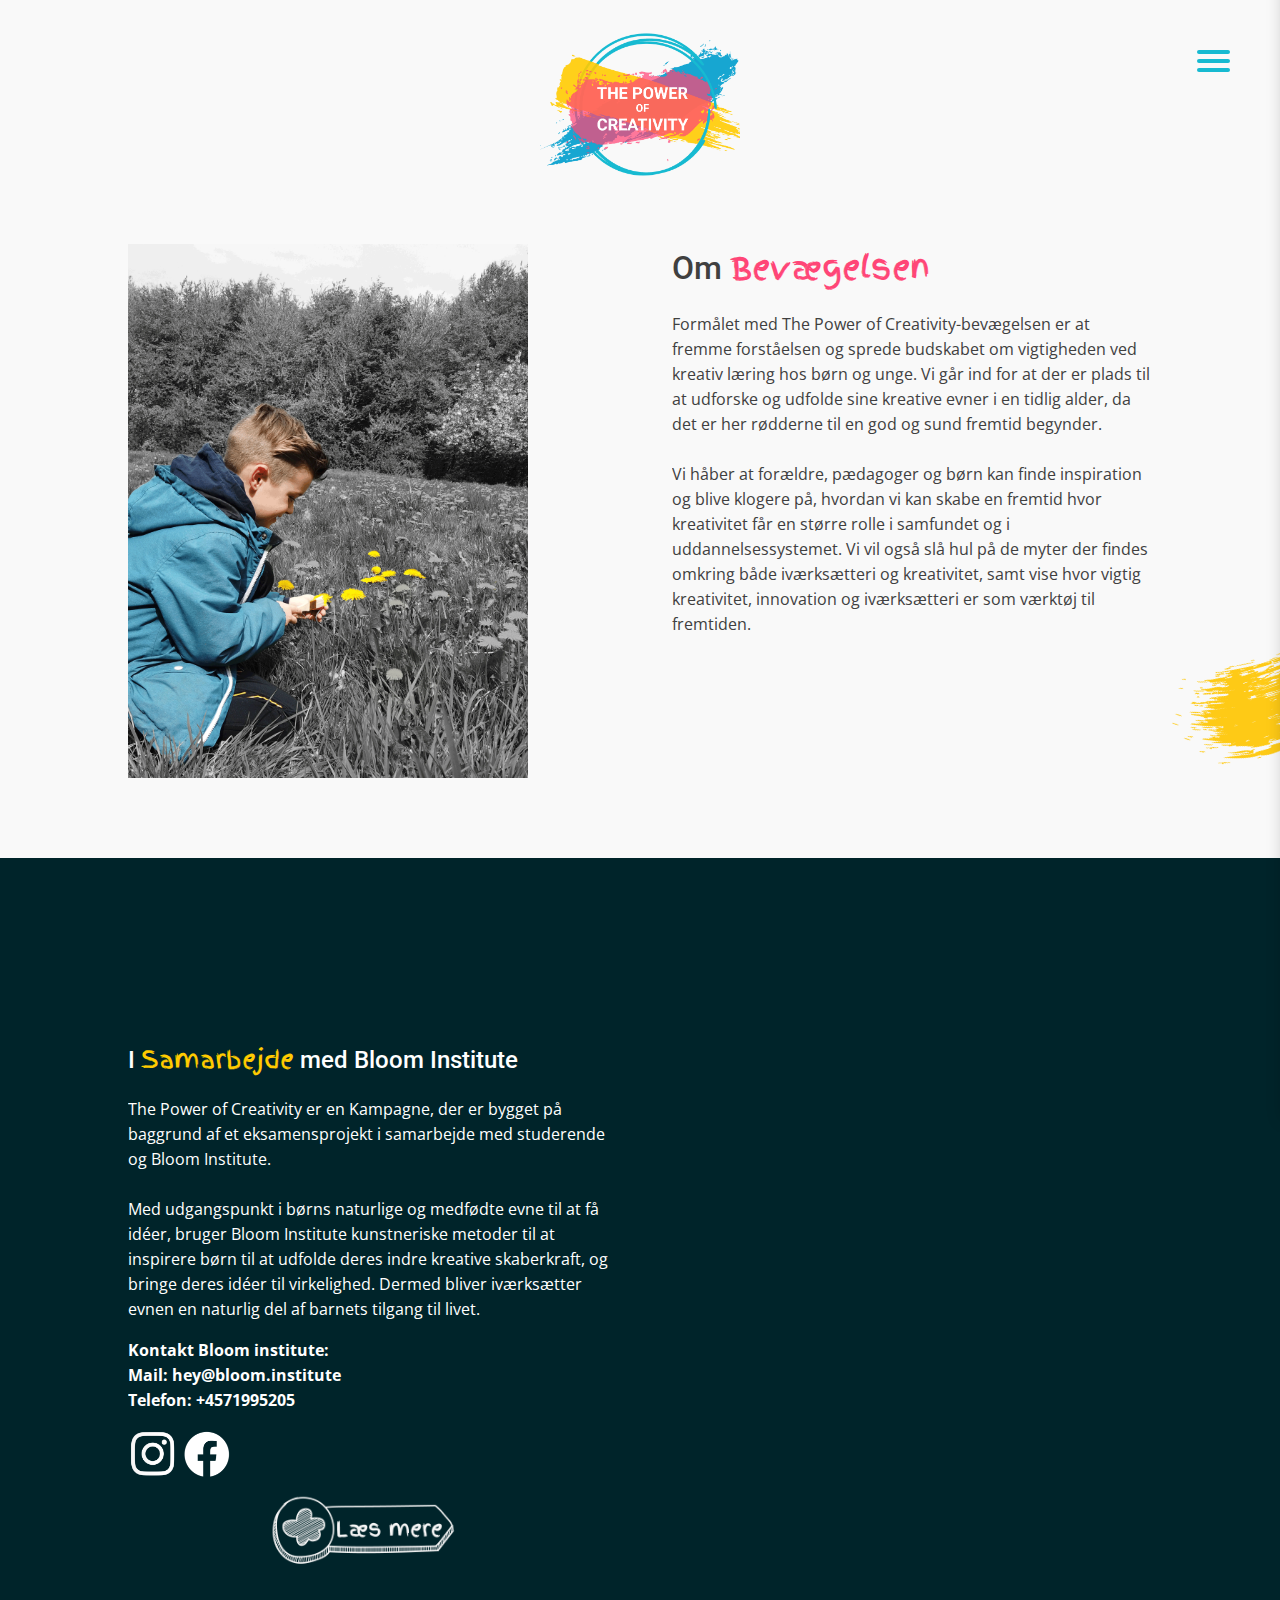
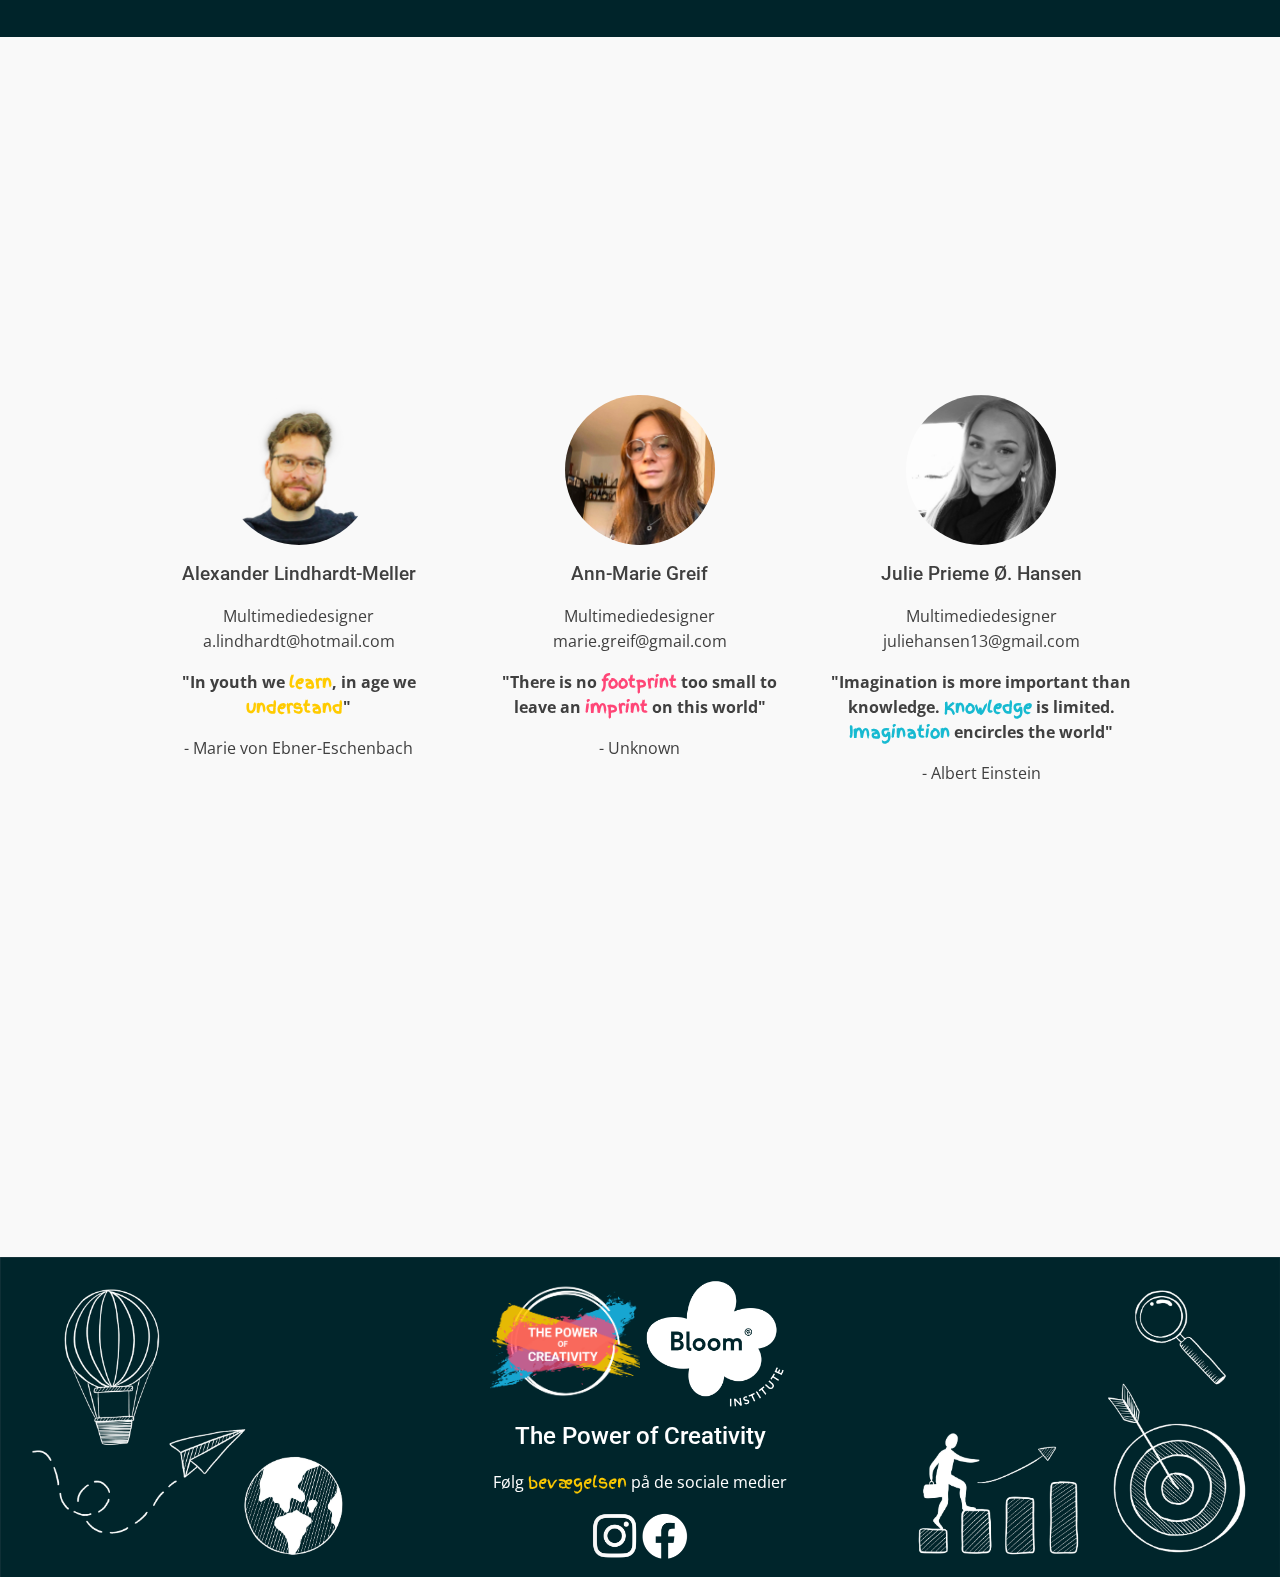
==== commit 87fb929d: "hvem citerne om os siden er fra" ====
--- a/bevaegelse.html
+++ b/bevaegelse.html
@@ -87,10 +87,10 @@
             </p>
             <p><b>Kontakt Bloom institute:<br> Mail: hey@bloom.institute <br>Telefon: +4571995205</b></p>
 
-            <a href="https://www.instagram.com/the_powerofcreativity/" target="_blank" rel="noopener">
+            <a href="https://www.instagram.com/bloom_institute/" target="_blank" rel="noopener">
                 <img src="foto/instagram-logo-white.png" class="some" alt="Instagram" style="width: 50px; height: 50px;;">
             </a>
-            <a href="https://www.facebook.com/The-Power-of-Creativity-103346778047114/?eid=ARAXJUQMhrrjbM5hs-hpCuU4ICcbOEUy7SdGGGo4mQKUy3qEORGaYeR3i35ARKds8u03D2yYTv6uLWDq" target="_blank" rel="noopener">
+            <a href="https://www.facebook.com/HeyBloomInstitute/" target="_blank" rel="noopener">
                 <img src="foto/facebook-logo-white.png" class="some" alt="Facebook" style="width: 50px; height: 50px;">
             </a>
             <a href="https://bloom.institute" target="_blank" rel="noopener">
@@ -127,19 +127,22 @@
             <img src="foto/alex2.jpg" alt="H.C. Andersen">
             <h3>Alexander Lindhardt-Meller</h3>
             <p>Multimediedesigner<br>a.lindhardt@hotmail.com</p>
-            <p class="bold">Favorit citat: "In youth we <span class="yellow">learn</span>, in age we <span class="yellow">understand</span>"</p>
+            <p class="bold">"In youth we <span class="yellow">learn</span>, in age we <span class="yellow">understand</span>"<br></p>
+            <p>- Marie von Ebner-Eschenbach</p>
         </div>
         <div class="personer">
             <img src="foto/marie.jpg" alt="H.C. Andersen">
             <h3>Ann-Marie Greif</h3>
             <p>Multimediedesigner <br>marie.greif@gmail.com</p>
             <p class="bold">"There is no <span class="pink">footprint</span> too small to leave an <span class="pink">imprint</span> on this world"</p>
+            <p>- Unknown</p>
         </div>
         <div class="personer">
             <img src="foto/julie2.jpg" alt="H.C. Andersen">
             <h3>Julie Prieme Ø. Hansen</h3>
             <p>Multimediedesigner <br>juliehansen13@gmail.com</p>
-            <p class="bold">"Imagination is more important than knowledge. <span class="blue">Knowledge</span> is limited. <span class="blue">Imagination</span> encircles the world"</p>
+            <p class="bold">"Imagination is more important than knowledge. <span class="blue">Knowledge</span> is limited. <span class="blue">Imagination</span> encircles the world"<br></p>
+            <p>- Albert Einstein</p>
         </div>
     </section>
 
@@ -305,7 +308,6 @@
 
 
         })(jQuery);
-
     </script>
 </body>
 
--- a/styles.css
+++ b/styles.css
@@ -433,6 +433,10 @@
 #hjernen h1 {
     color: white;
     text-align: center;
+}
+
+#hjernen h2 {
+    color: white;
 }
 
 #hjernen h4 {
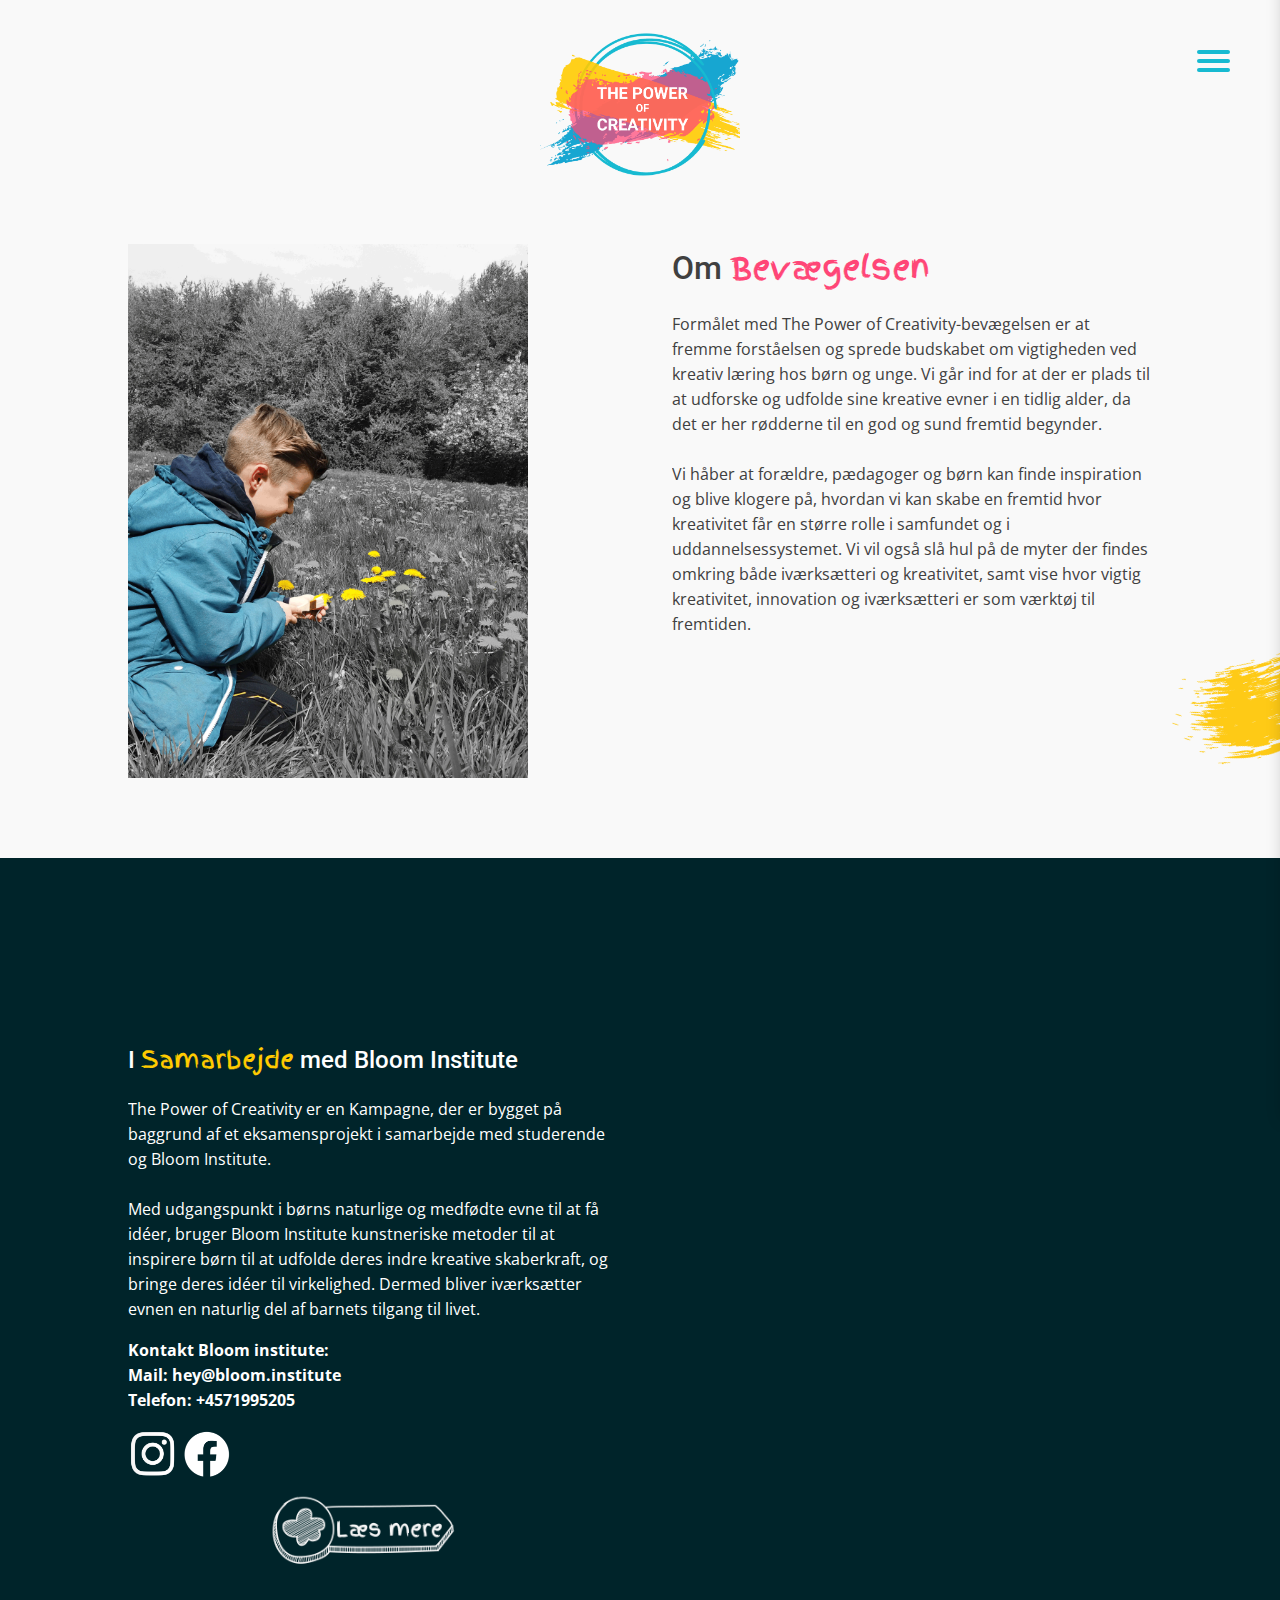
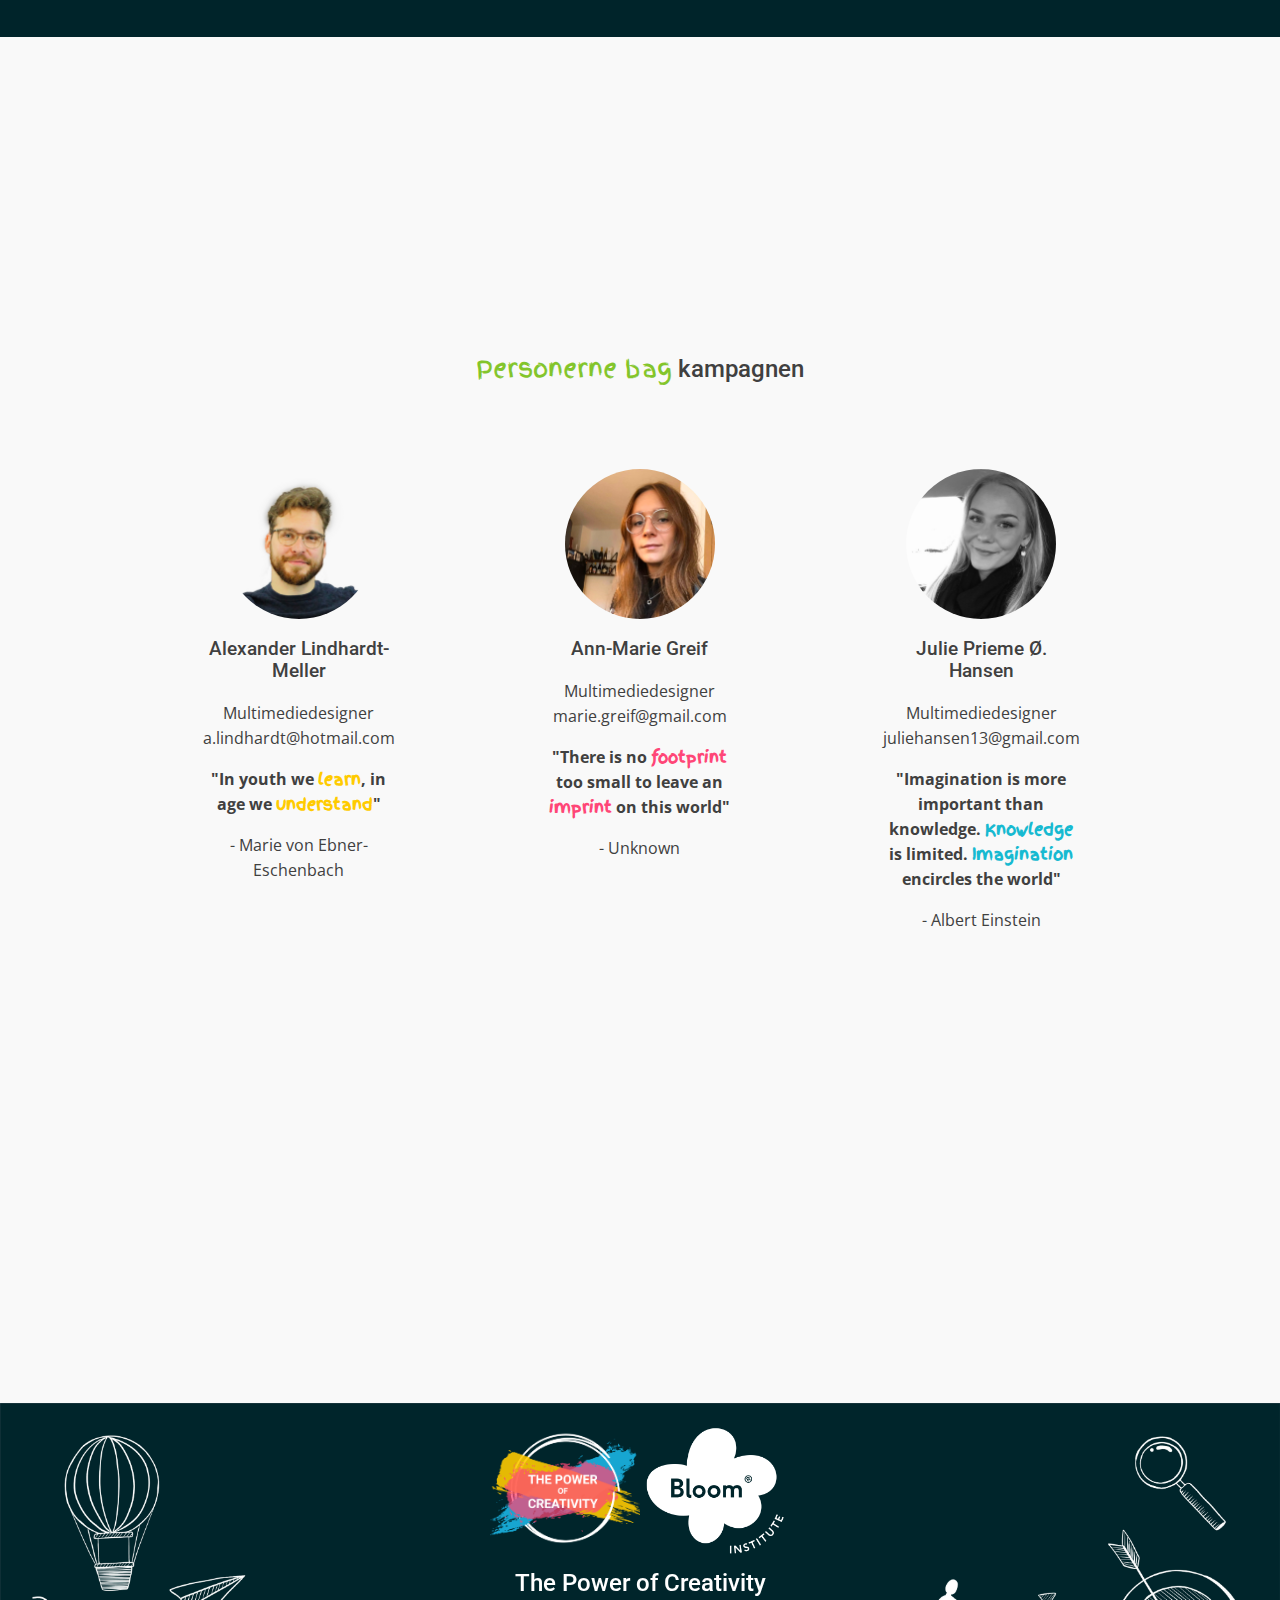
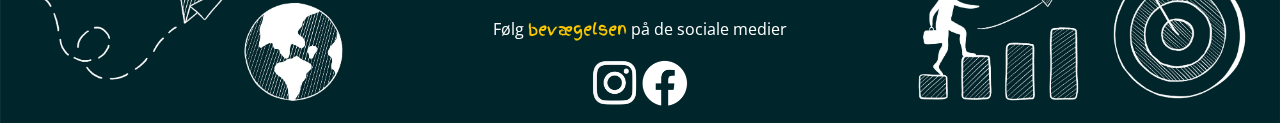
==== commit 5717cf82: "ipad responsiv om os" ====
--- a/bevaegelse.html
+++ b/bevaegelse.html
@@ -121,8 +121,9 @@
 
     <!-------------------------------- K O N T A K T  -------------------------------->
 
-
+    <h2 class="centerh2"><span class="green">Personerne bag</span> kampagnen</h2>
     <section id="contact-us" class="whitespace">
+
         <div class="personer">
             <img src="foto/alex2.jpg" alt="H.C. Andersen">
             <h3>Alexander Lindhardt-Meller</h3>
--- a/styles.css
+++ b/styles.css
@@ -2218,6 +2218,10 @@
     padding-right: 10vw;
 }
 
+.centerh2 {
+    text-align: center;
+}
+
 .personer {
     width: 300px;
     column-gap: 0px;
@@ -2491,6 +2495,13 @@
         right: -270px;
         z-index: -1;
     }
+
+    .personer {
+        width: 200px;
+        column-gap: 0px;
+        position: relative;
+        overflow: hidden;
+    }
 }
 
 @media screen and (max-width: 1000px) {
@@ -2508,6 +2519,7 @@
 
     .personer {
         margin-bottom: 20px;
+        width: 300px;
     }
 
 
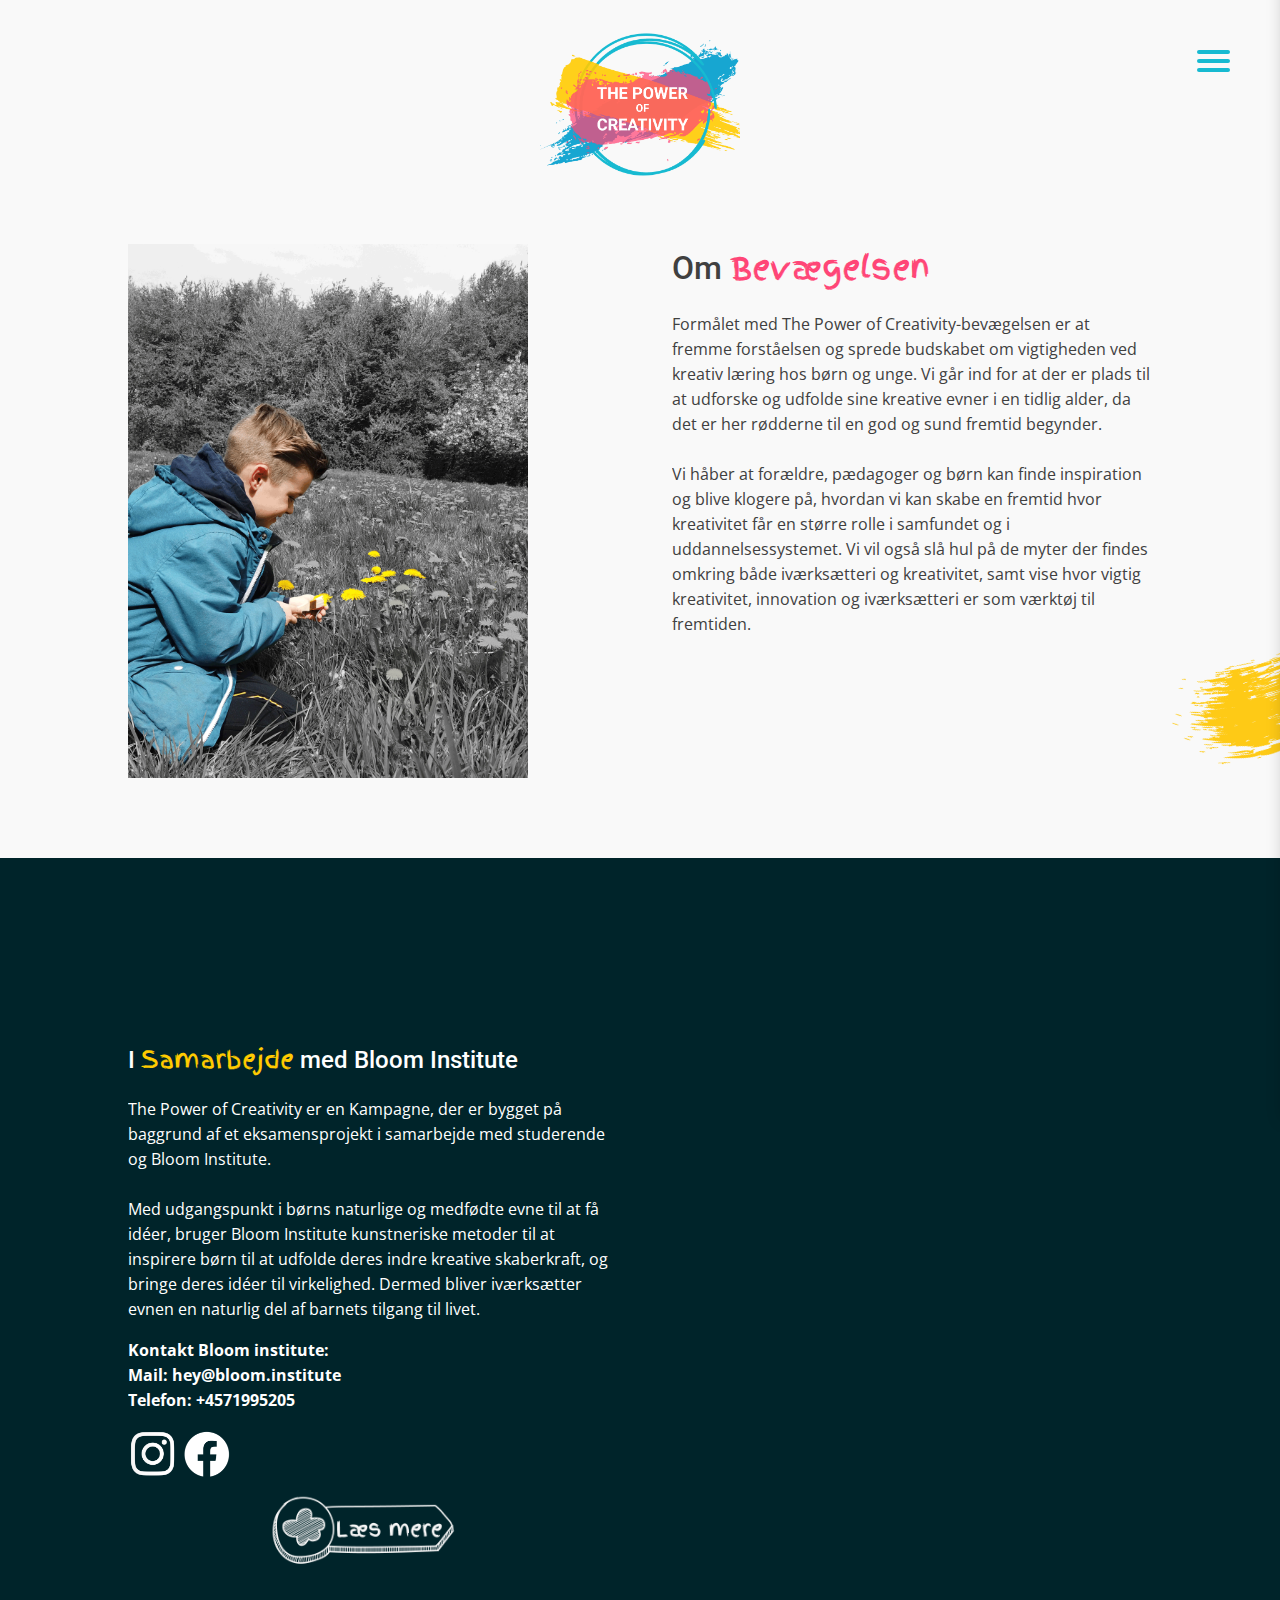
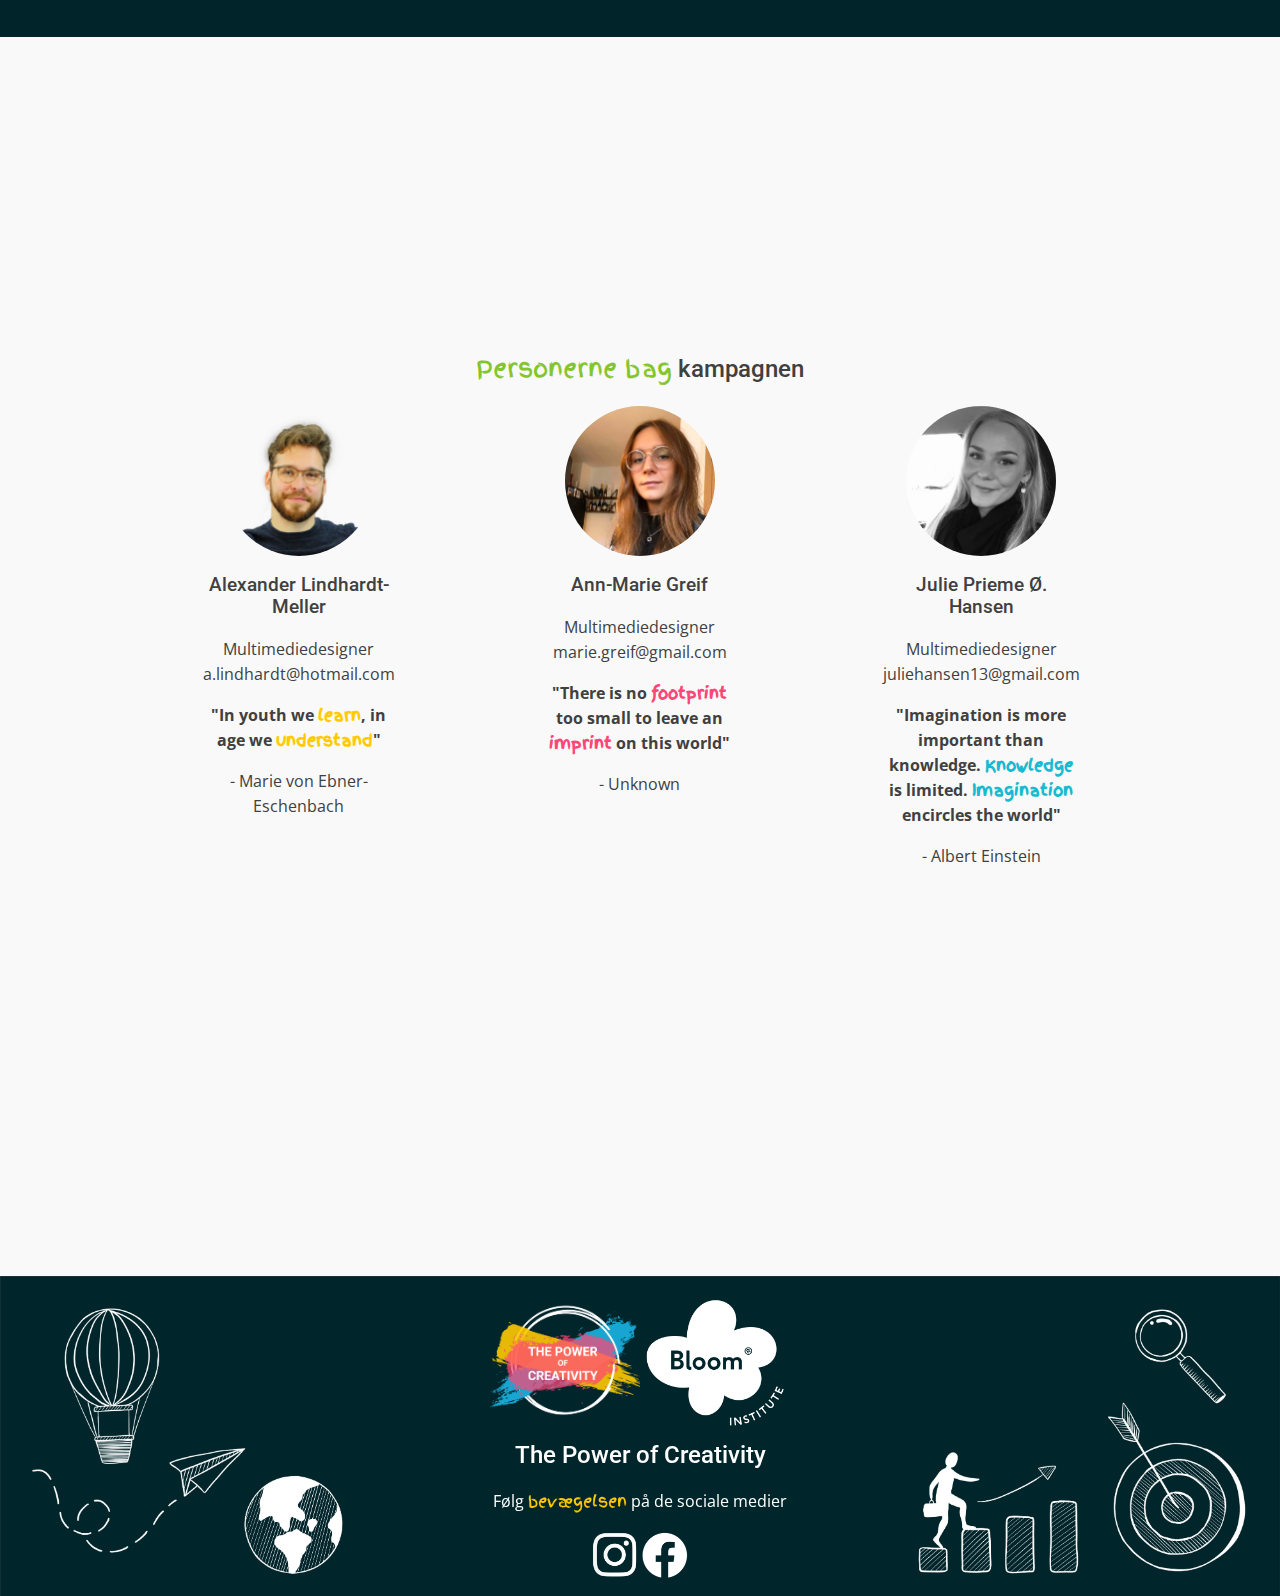
==== commit ca09c0af: "h2 ændre margin om o s" ====
--- a/bevaegelse.html
+++ b/bevaegelse.html
@@ -122,7 +122,7 @@
     <!-------------------------------- K O N T A K T  -------------------------------->
 
     <h2 class="centerh2"><span class="green">Personerne bag</span> kampagnen</h2>
-    <section id="contact-us" class="whitespace">
+    <section id="contact-us">
 
         <div class="personer">
             <img src="foto/alex2.jpg" alt="H.C. Andersen">
--- a/styles.css
+++ b/styles.css
@@ -2220,6 +2220,7 @@
 
 .centerh2 {
     text-align: center;
+    margin-top: 20px;
 }
 
 .personer {
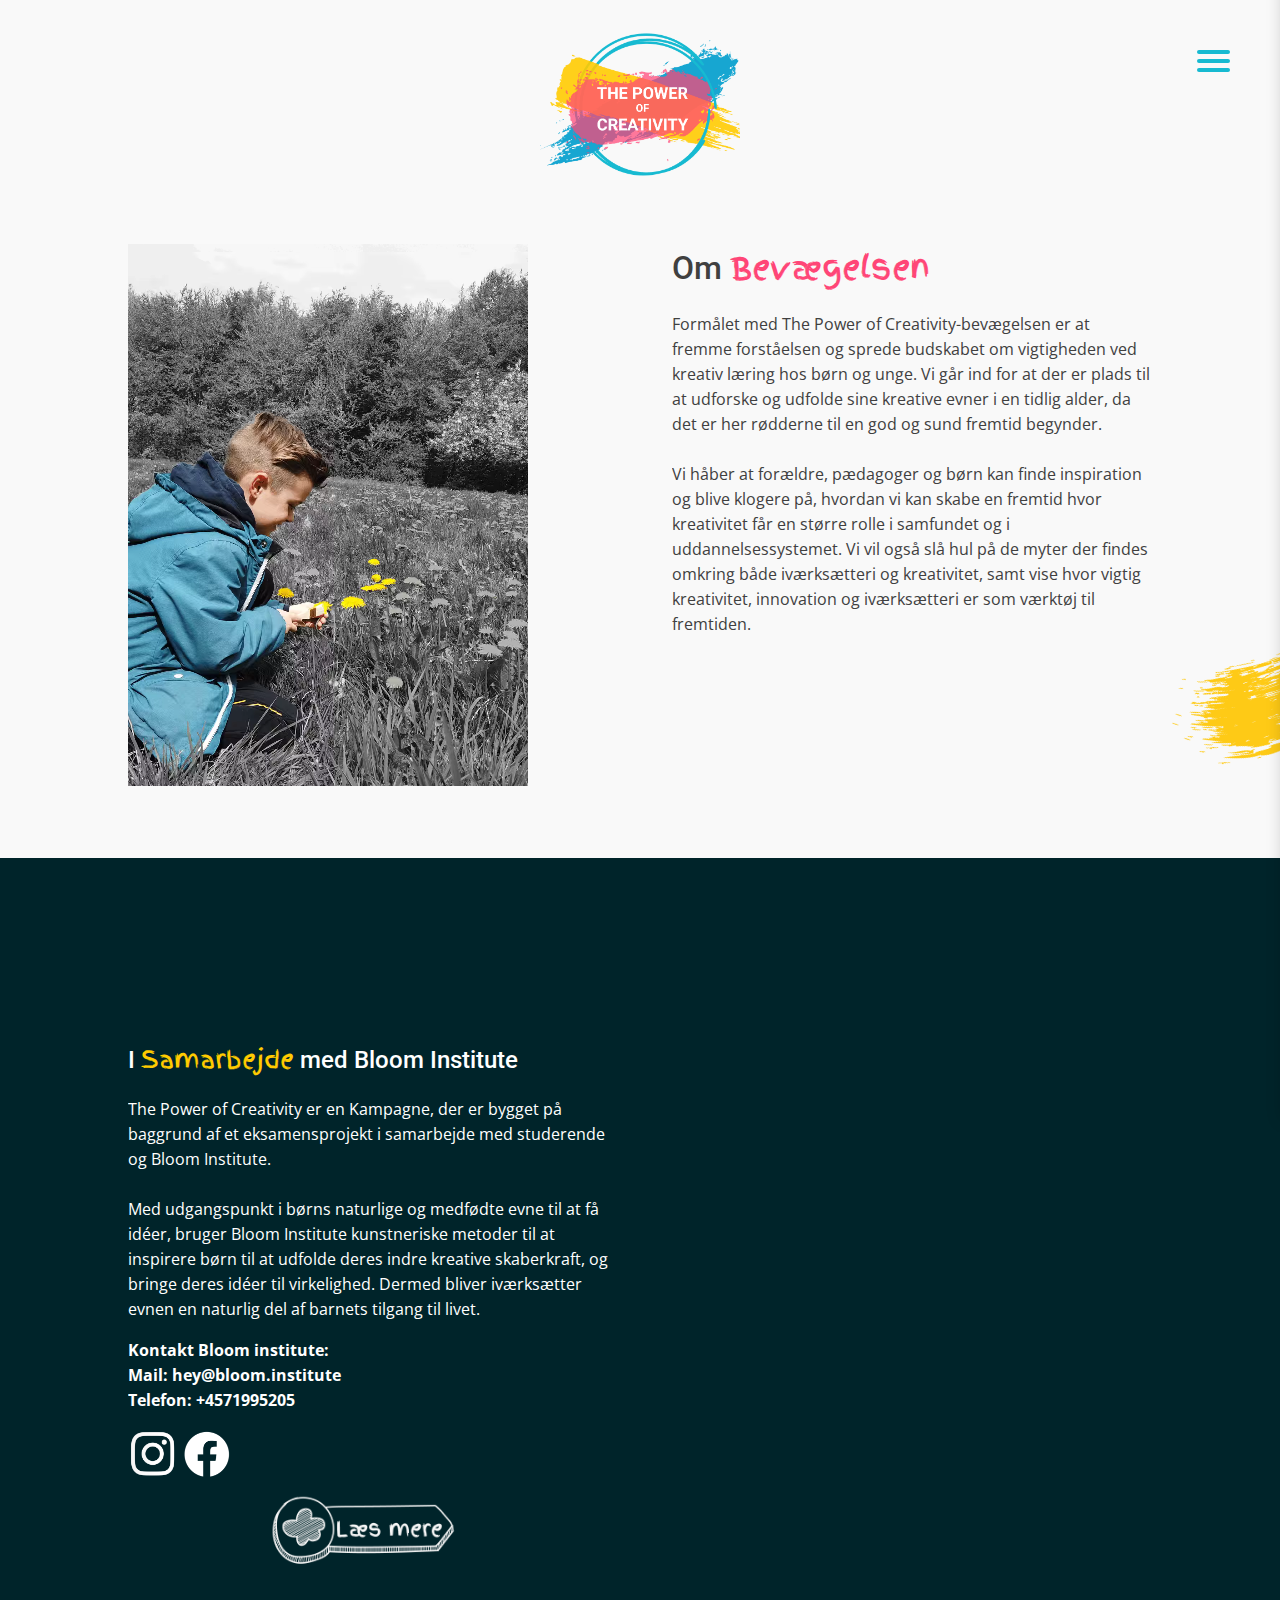
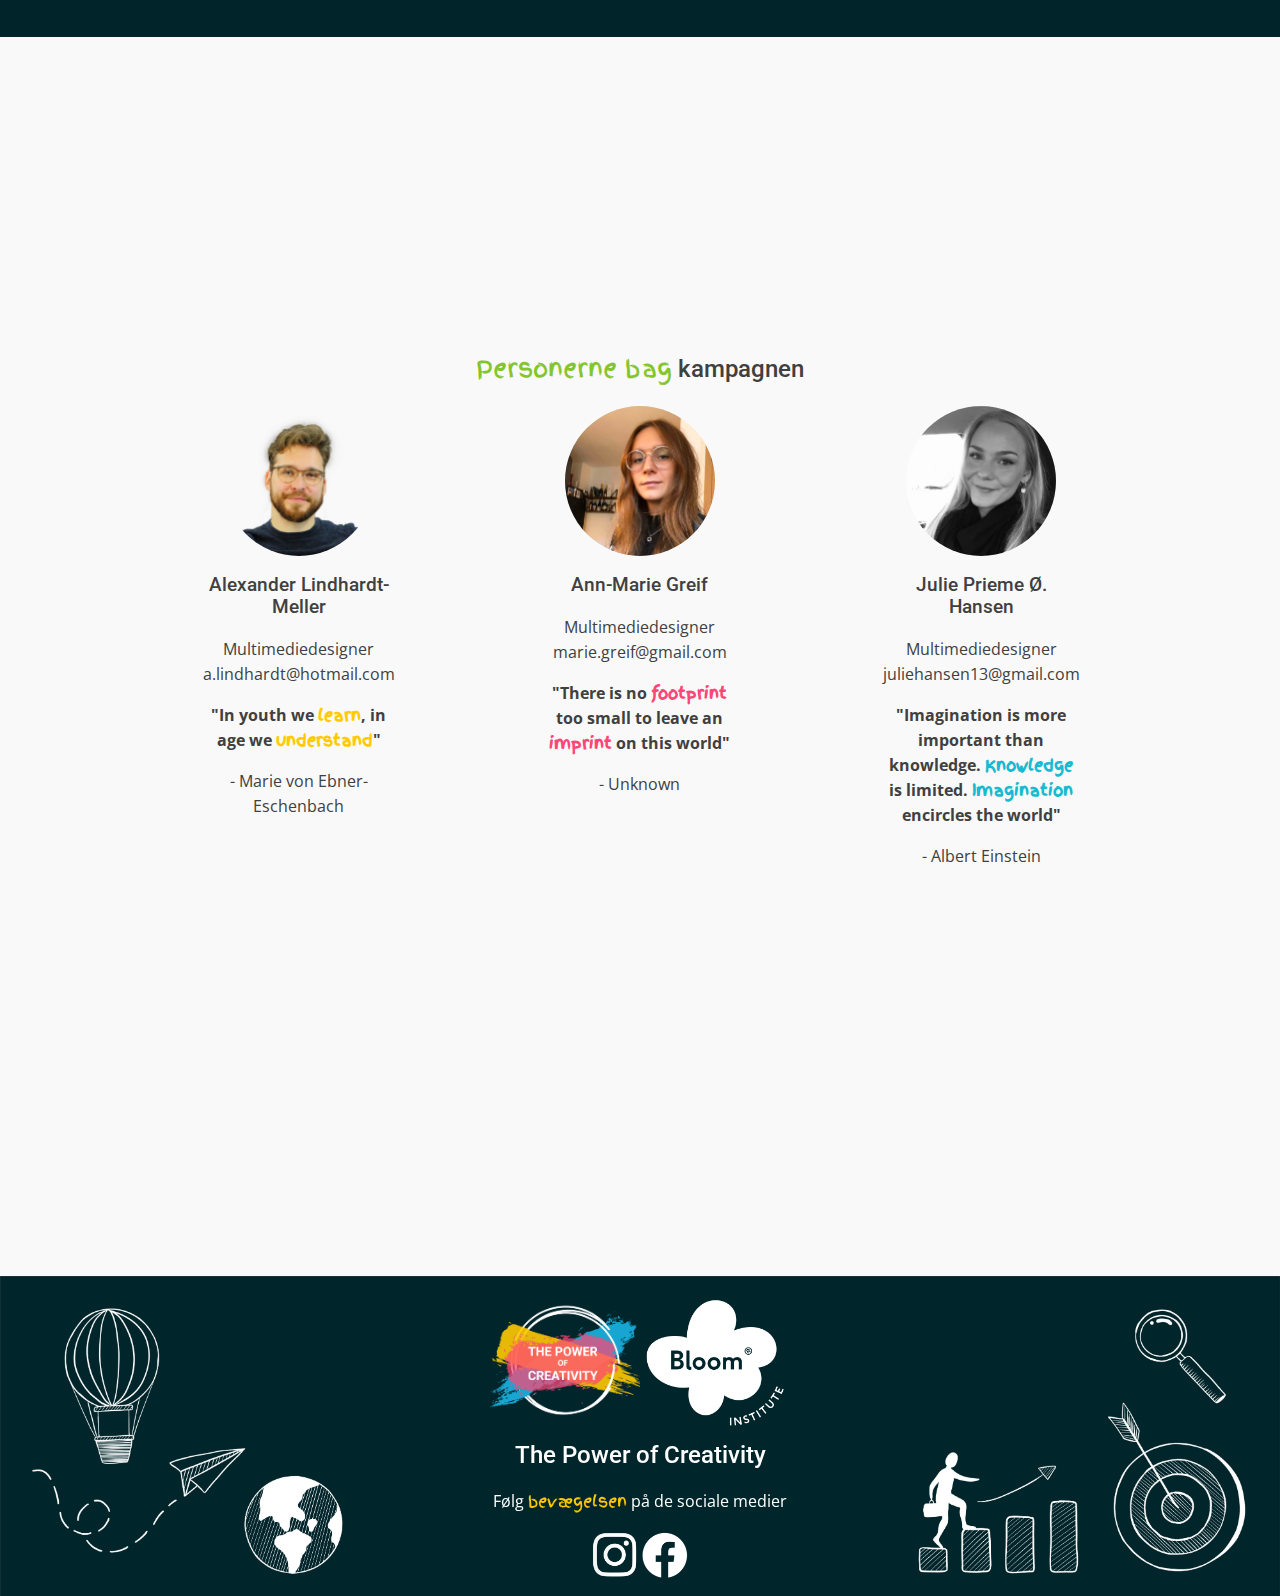
==== commit 62adb940: "gifs er blevet optimerede" ====
--- a/bevaegelse.html
+++ b/bevaegelse.html
@@ -66,7 +66,11 @@
     <!--------------------- O M    B E V Æ G E L S E    I N T R O --------------------------->
 
     <section id="bevaegelsen" class="whitespace container12">
-        <div class="flower_picture"></div>
+        <video class="flower_picture" autoplay loop muted playsinline>
+            <source src="foto/malte1.webm" type="video/webm">
+            <source src="foto/malte1.mp4" type="video/mp4">
+          </video>
+        <!-- <div class="flower_picture"></div> -->
         <div class="intro_tekst">
             <h1>Om <span class="pink">Bevægelsen</span></h1>
             <p>Formålet med The Power of Creativity-bevægelsen er at fremme forståelsen og sprede budskabet om vigtigheden ved kreativ læring hos børn og unge. Vi går ind for at der er plads til at udforske og udfolde sine kreative evner i en tidlig alder, da det er her rødderne til en god og sund fremtid begynder. <br> <br>
--- a/styles.css
+++ b/styles.css
@@ -415,7 +415,7 @@
 }
 
 .klode_gif {
-    background-image: url(foto/globe_2.gif);
+/*     background-image: url(foto/globe_2.gif); */
     background-repeat: no-repeat;
     background-size: cover;
     width: 300px;
@@ -1048,7 +1048,7 @@
 }
 
 .slide_foto figure {
-    background-image: url(foto/slider-moon-picture2.jpg);
+    background-image: url(foto/slider-moon-picture-2.jpg);
     background-size: cover;
     font-size: 0;
     height: 100%;
@@ -1058,7 +1058,7 @@
 }
 
 #compare {
-    background-image: url(foto/DJI_0020.JPG);
+    background-image: url(foto/kids-before.jpg);
     background-size: cover;
     bottom: 0;
     border-right: 5px solid rgba(255, 255, 255, 0.7);
@@ -3065,9 +3065,7 @@
 
     }
 
-    .hashtagget {
-        width: 200px;
-    }
+
 
 
 
@@ -3275,7 +3273,7 @@
     .brush-stroke-71 {
         width: 400px;
         height: 250px;
-        top: 1100px;
+        top: 1000px;
         right: -270px;
         z-index: -1;
 
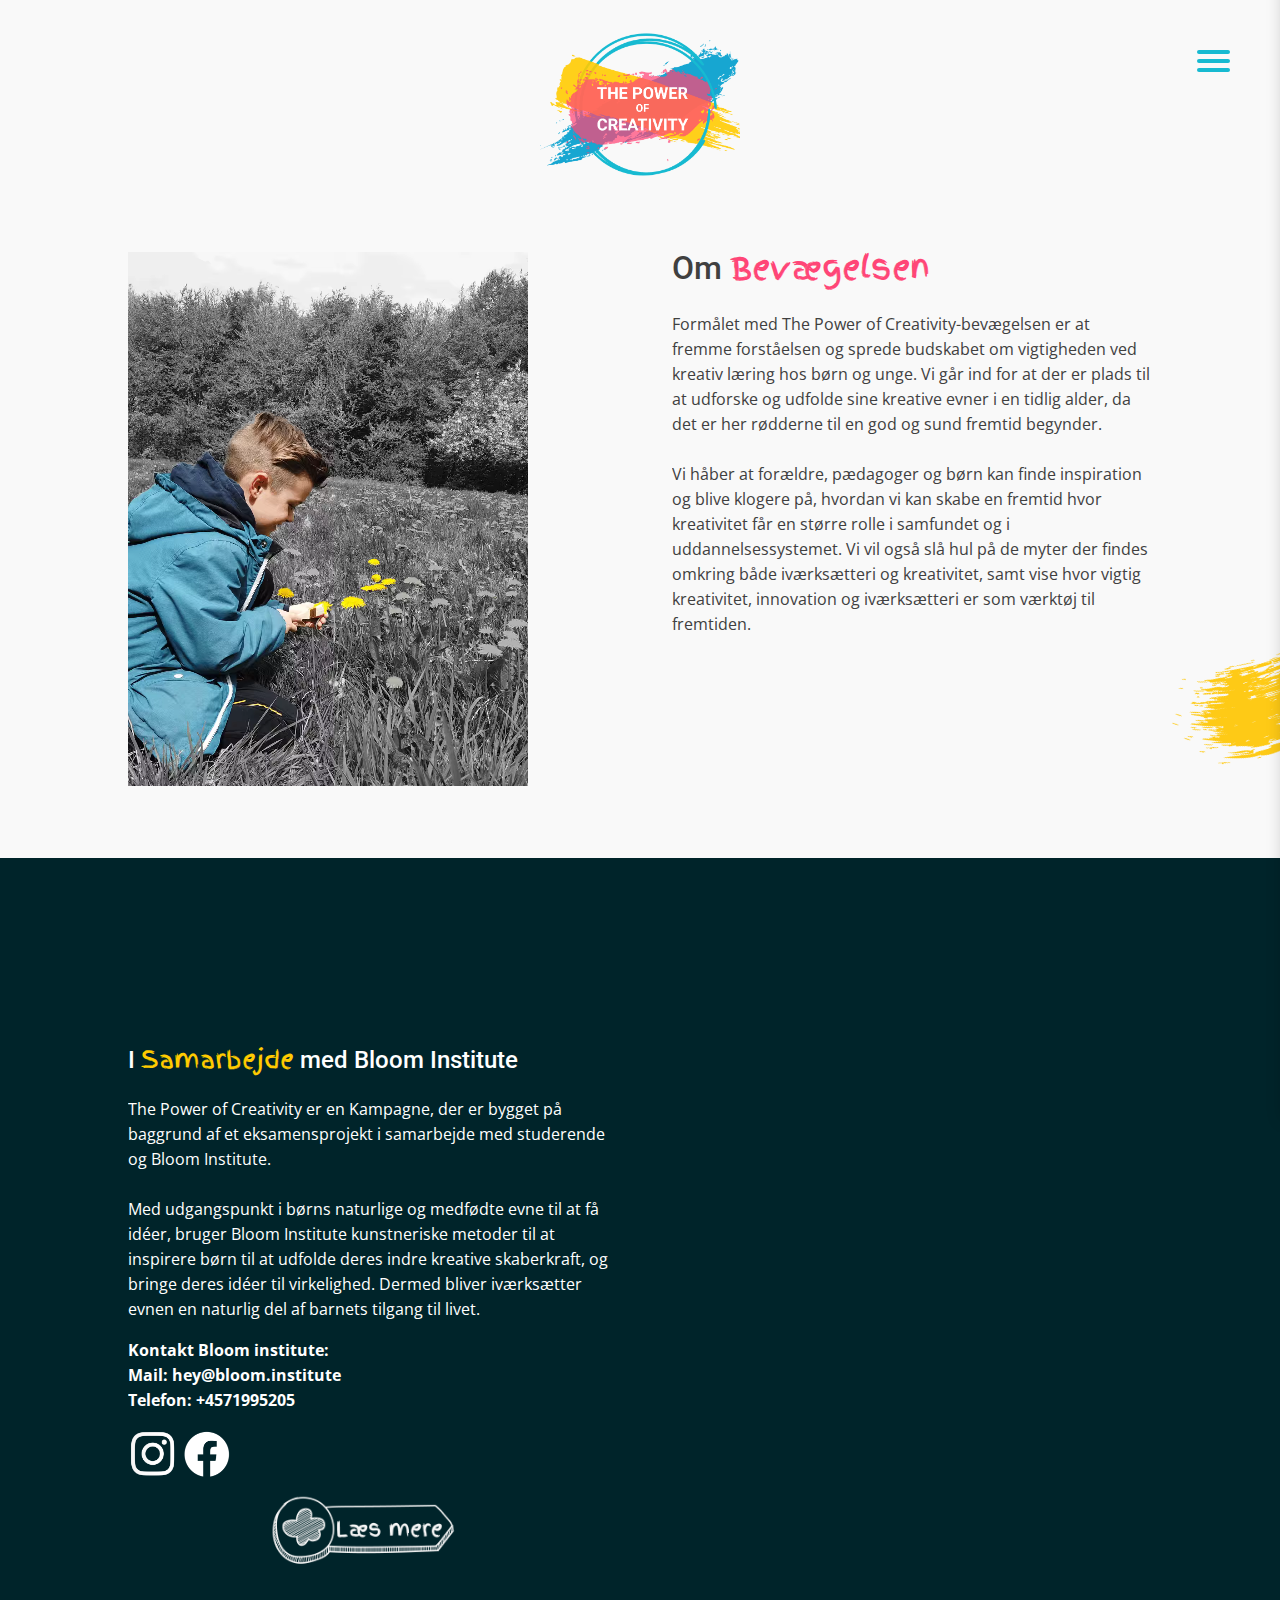
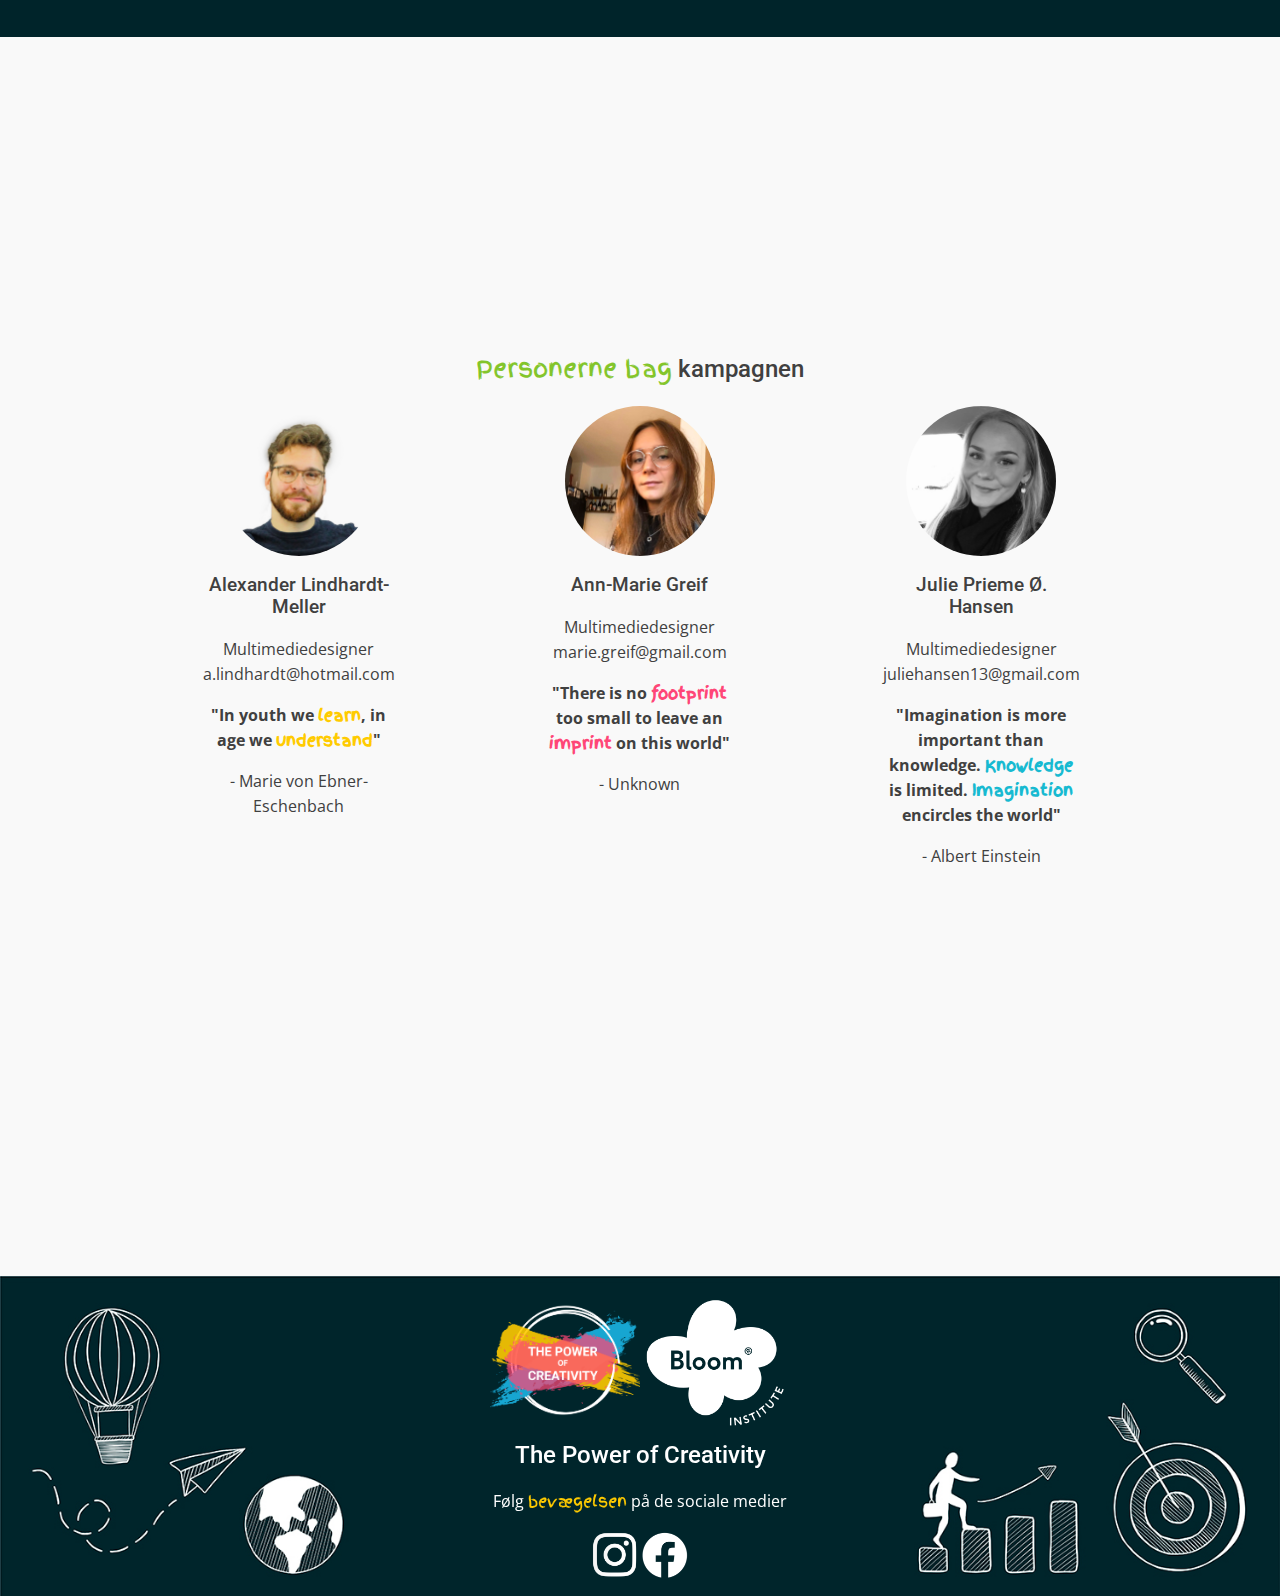
==== commit 4880bb7d: "frameborder fjernet fra video" ====
--- a/bevaegelse.html
+++ b/bevaegelse.html
@@ -69,7 +69,7 @@
         <video class="flower_picture" autoplay loop muted playsinline>
             <source src="foto/malte1.webm" type="video/webm">
             <source src="foto/malte1.mp4" type="video/mp4">
-          </video>
+        </video>
         <!-- <div class="flower_picture"></div> -->
         <div class="intro_tekst">
             <h1>Om <span class="pink">Bevægelsen</span></h1>
@@ -106,7 +106,7 @@
             <div class="video-responsive">
                 <iframe width="1440" height="595" src="https://www.youtube.com/embed/dQDJHAiy44o" allow="accelerometer; autoplay; encrypted-media; gyroscope; picture-in-picture" title="Interview med Julie Pi der fortæller om Bloom Institute" allowfullscreen></iframe></div>
             <div class="video-responsive">
-                <iframe width="966" height="543" src="https://www.youtube.com/embed/-5mcDoz8oE0" frameborder="0" allow="accelerometer; autoplay; encrypted-media; gyroscope; picture-in-picture" title="Interview med Bella der fortæller om Bloom Institute" allowfullscreen></iframe></div>
+                <iframe width="966" height="543" src="https://www.youtube.com/embed/-5mcDoz8oE0" allow="accelerometer; autoplay; encrypted-media; gyroscope; picture-in-picture" title="Interview med Bella der fortæller om Bloom Institute" allowfullscreen></iframe></div>
         </div>
     </section>
 
--- a/styles.css
+++ b/styles.css
@@ -415,7 +415,7 @@
 }
 
 .klode_gif {
-/*     background-image: url(foto/globe_2.gif); */
+    /*     background-image: url(foto/globe_2.gif); */
     background-repeat: no-repeat;
     background-size: cover;
     width: 300px;
@@ -495,9 +495,11 @@
     transform: translate(-50%, -50%);
     z-index: 0;
 
+    /*
     &.visible {
         display: block;
     }
+*/
 }
 
 .lg-hotspot:hover .lg-hotspot__button,
@@ -576,7 +578,7 @@
     padding: 0.65em 24px;
     background-color: #FF4677;
     font-size: 1.1em;
-    font-weight: 3;
+    font-weight: 300;
     letter-spacing: 0.02em;
     color: white;
     border-radius: 2px 2px 0 0;
@@ -1859,10 +1861,8 @@
     margin-right: auto;
 }
 
-/*.kreativ_text {*/
-/*display: grid;*/
-
-}
+
+
 
 .kreativ_text h2 {
     display: grid;
@@ -1874,18 +1874,7 @@
     animation: fade-out 0.5s ease-out both;
 }
 
-/* ----------------------------------------------
- * Generated by Animista on 2020-5-22 12:8:28
- * Licensed under FreeBSD License.
- * See http://animista.net/license for more info. 
- * w: http://animista.net, t: @cssanimista
- * ---------------------------------------------- */
-
-/**
- * ----------------------------------------
- * animation fade-out
- * ----------------------------------------
- */
+
 @-webkit-keyframes fade-out {
     0% {
         opacity: 1;
@@ -1932,9 +1921,7 @@
     color: #00242A;
 }
 
-/*#kreativquiz {*/
-padding-bottom: 20px;
-}
+
 
 .wrapper {
     width: 430px;
@@ -2123,7 +2110,7 @@
 }
 
 .flower_picture {
-    background-image: url(foto/malte1.gif);
+    /*  background-image: url(foto/malte1.gif); */
     background-repeat: no-repeat;
     background-size: 100%;
     width: 400px;
@@ -2307,11 +2294,6 @@
 
 footer {
     position: relative;
-    /*
-    display: grid;
-    grid-template-columns: 1fr;
-    grid-template-rows: 1fr 3fr 1fr;
-*/
     width: 100%;
     height: auto;
     overflow: hidden;
@@ -2319,55 +2301,51 @@
 }
 
 .footer-web {
-    background-image: url(foto/footer-web.jpg);
+    background-image: url(foto/footer-web1.jpg);
     background-size: 100%;
     background-repeat: no-repeat;
     width: 100vw;
     height: 25vw;
     position: relative;
     display: grid;
-    /*    grid-template-columns: 1fr;*/
     grid-template-rows: 1fr 1fr 3fr 1fr 1fr;
     overflow: hidden;
 }
 
 .footer-tablet {
-    background-image: url(foto/footer-tablet.jpg);
+    background-image: url(foto/footer-tablet1.jpg);
     background-size: 100%;
     background-repeat: no-repeat;
     width: 100vw;
     height: 33.3vw;
     position: relative;
     display: none;
-    /*    grid-template-columns: 1fr;*/
     grid-template-rows: 1fr 1fr 2fr 1fr 1fr;
     overflow: hidden;
 }
 
 .footer-mobile {
-    background-image: url(foto/footer-mobile.jpg);
+    background-image: url(foto/footer-mobile1.jpg);
     background-size: 100%;
     background-repeat: no-repeat;
     width: 100vw;
     height: 71vw;
     position: relative;
     display: none;
-    /*    grid-template-columns: 1fr;*/
-    grid-template-rows: 1f 1fr 2fr 1fr 1fr;
+    grid-template-rows: 1fr 1fr 2fr 1fr 1fr;
     overflow: hidden;
 
 }
 
 .footer-micro-mobile {
-    background-image: url(foto/footer-micro.jpg);
+    background-image: url(foto/footer-micro1.jpg);
     background-size: 100%;
     background-repeat: no-repeat;
     width: 100vw;
     height: 100vw;
     position: relative;
     display: none;
-    /*    grid-template-columns: 1fr;*/
-    grid-template-rows: 1f 1fr 2fr 1fr 1fr;
+    grid-template-rows: 1fr 1fr 2fr 1fr 1fr;
     overflow: hidden;
 }
 
@@ -2617,55 +2595,65 @@
 
 
 
+    /*
     #ekspert_video div:nth-child(1) {
         grid-column: 1;
-        grid-row: 1 / 0;
-    }
+        grid-row: 1/0;
+    }
+*/
 
     #ekspert_video div:nth-child(2) {
         grid-column: 1;
-        grid-row: 1 / 2;
-    }
-
+        grid-row: 1/2;
+    }
+
+    /*
     #ekspert_video2 div:nth-child(1) {
         grid-column: 1;
-        grid-row: 1 / 0;
-    }
+        grid-row: 1/0;
+    }
+*/
 
     #ekspert_video2 div:nth-child(2) {
         grid-column: 1;
-        grid-row: 1 / 2;
-    }
-
+        grid-row: 1/2;
+    }
+
+    /*
     #ekspert_video3 div:nth-child(1) {
         grid-column: 1;
-        grid-row: 1 / 0;
-    }
+        grid-row: 1/0;
+    }
+*/
 
     #ekspert_video3 div:nth-child(2) {
         grid-column: 1;
-        grid-row: 1 / 2;
-    }
-
+        grid-row: 1/2;
+    }
+
+    /*
     #kampagne_video div:nth-child(1) {
         grid-column: 1;
-        grid-row: 1 / 0;
-    }
+        grid-row: 1/0;
+    }
+*/
 
     #kampagne_video div:nth-child(2) {
         grid-column: 1;
-        grid-row: 1 / 2;
-    }
-
-
+        grid-row: 1/2;
+    }
+
+
+    /*
     #bevaegelsen div:nth-child(1) {
         grid-column: 1;
-        grid-row: 1 / 0;
-    }
+        grid-row: 1/0;
+    }
+*/
 
     #bevaegelsen div:nth-child(2) {
         grid-column: 1;
-        grid-row: 1 / 2;
+        grid-row: 1/2;
     }
 
     .tidslinje_intro {
@@ -2978,7 +2966,7 @@
         padding: 0.65em 24px;
         background-color: #FF4677;
         font-size: 1.2em;
-        font-weight: 3;
+        font-weight: 300;
         letter-spacing: 0em;
         color: white;
         border-radius: 2px 2px 0 0;
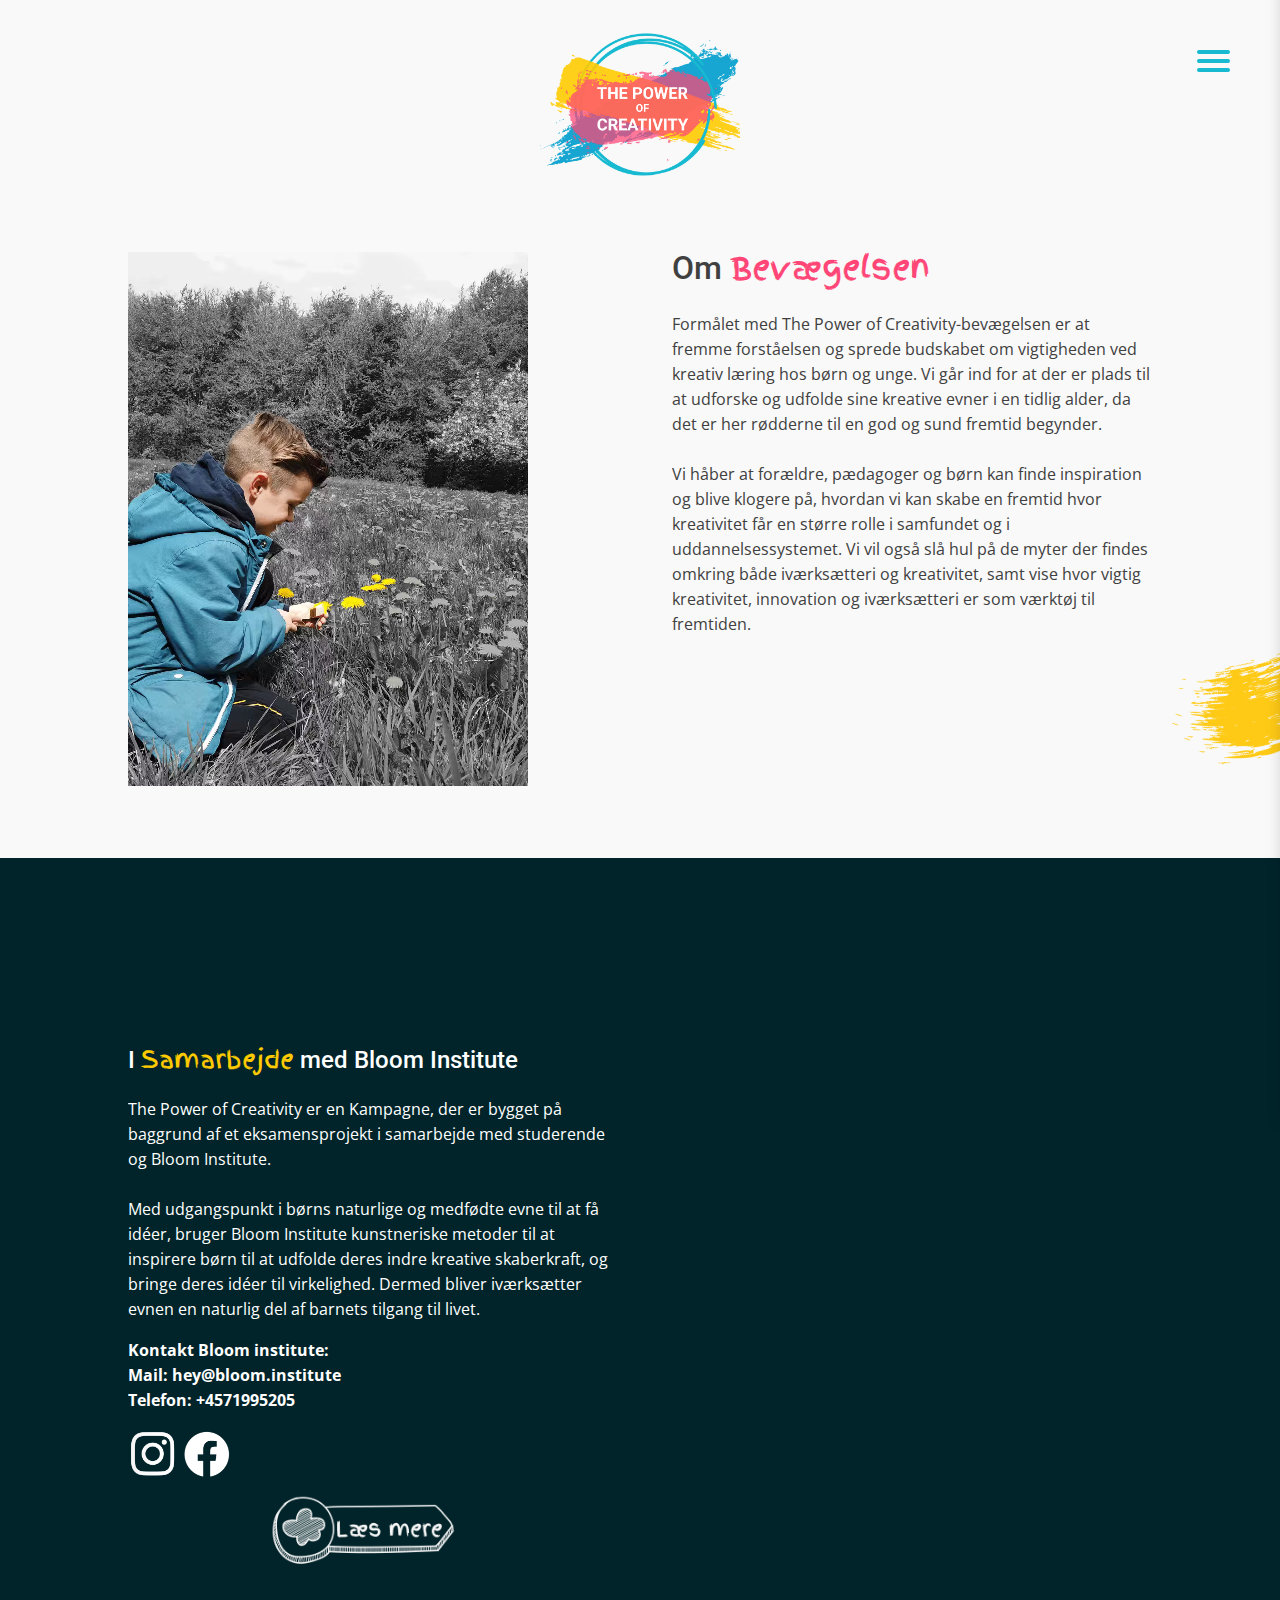
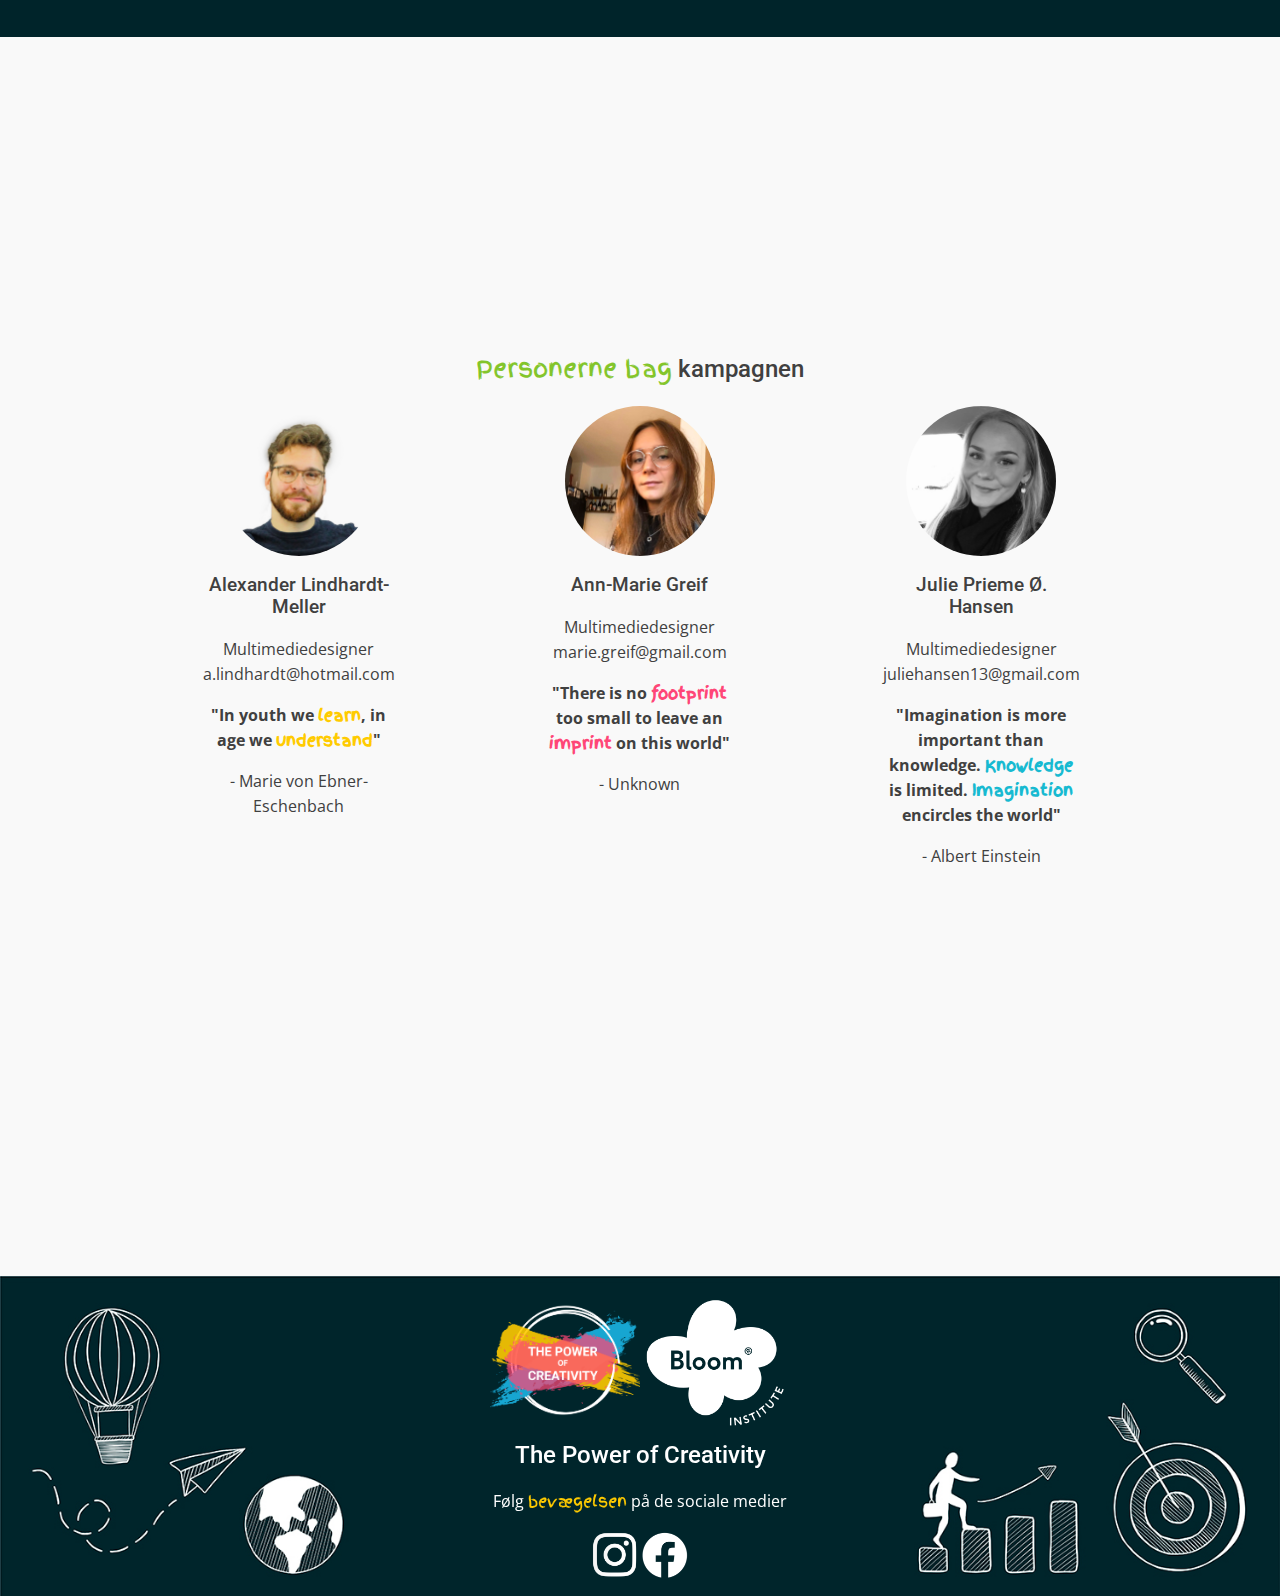
==== commit daf6c867: "keywords er tilføjet" ====
--- a/bevaegelse.html
+++ b/bevaegelse.html
@@ -5,6 +5,7 @@
     <meta charset="utf-8">
     <meta name="viewport" content="width=device-width, initial-scale=1.0">
     <title>Bevægelsen | The Power of Creativity</title>
+    <meta name="keywords" content="kreativitet, kreativ læring, bevægelse, kampagne, iværksætteri, selvstændig, kaospilot, fremtid, innovation, børns udvikling, bloom institute, skaberkraft, børns idéer, idéer, børn og iværksætteri, børns fremtid, kreativ læring for børn, kreativ udvikling, budskab, entreprenørskab, kompetencer, kunstneriske metoder, iværksætter evnen" />
     <meta name="description" content="Her kan forældre, pædagoger og børn finde inspiration og blive klogere på, hvordan vi sammen kan skabe en fremtid hvor kreativitet får en større rolle i samfundet og uddannelsessystemet. ">
     <link rel="stylesheet" href="styles.css">
     <link rel="stylesheet" href="style.scss">
--- a/styles.css
+++ b/styles.css
@@ -1829,7 +1829,6 @@
 
 
 /*--------------------------- K R E A T I V   Q U I Z  -------------------------------*/
-
 #startSpil {
     padding-top: 3vw;
     padding-left: 3vw;
@@ -1862,8 +1861,6 @@
 }
 
 
-
-
 .kreativ_text h2 {
     display: grid;
     margin: 0;
@@ -1922,6 +1919,9 @@
 }
 
 
+/* /*#kreativquiz {*/
+padding-bottom: 20px;
+/*}*/ */
 
 .wrapper {
     width: 430px;
